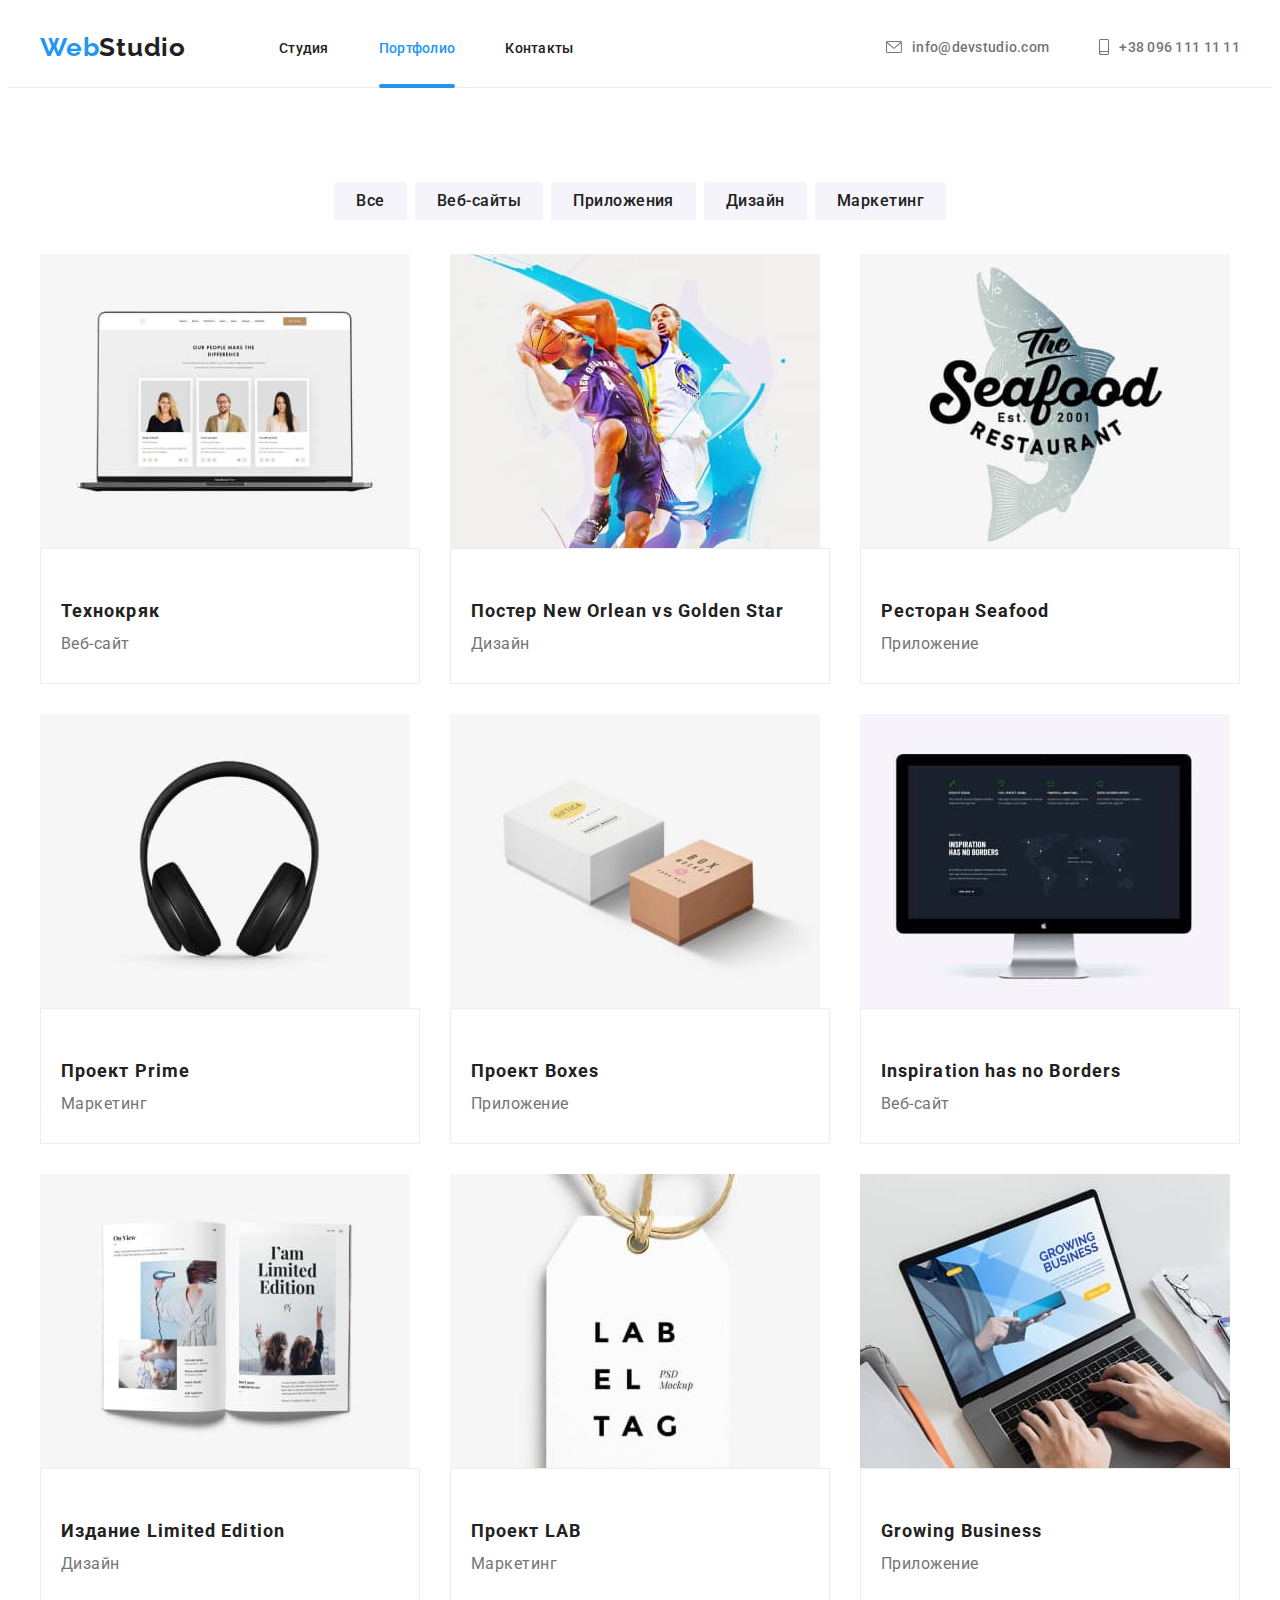
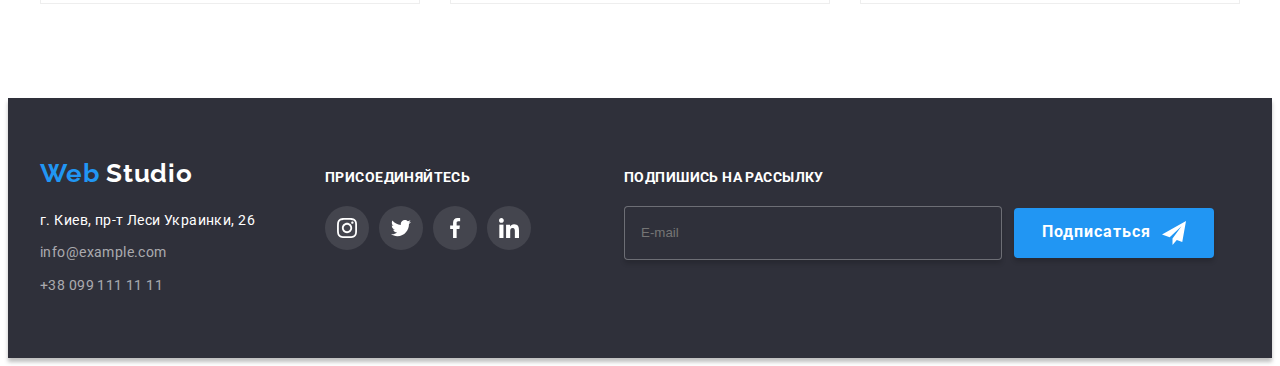
==== portfolio.html @ 11ac510b "Начало ДЗ-7" ====
<!DOCTYPE html>
<html lang="ru">
  <head>
    <meta charset="UTF-8" />
    <meta http-equiv="X-UA-Compatible" content="IE=edge" />
    <meta name="viewport" content="width=device-width, initial-scale=1.0" />
    <title>Портфолио</title>
    <link rel="preconnect" href="https://fonts.gstatic.com" />
    <link
      href="https://fonts.googleapis.com/css2?family=Raleway:wght@700&family=Roboto:wght@400;500;700;900&display=swap"
      rel="stylesheet"
    />
    <link
      rel="stylesheet"
      href="https://cdnjs.cloudflare.com/ajax/libs/modern-normalize/1.0.0/modern-normalize.css"
      integrity="sha512-Zx6MlUMKSVJoQ+83OwhdILe8cSEsCzfqThJd7J/VA2UrK6Ctj85p+xzqfyuNXE5B1k25uUdmJ2OzItbBy9GHAQ=="
      crossorigin="anonymous"
    />
    <link rel="stylesheet" href="./css/styles.css" />
    <link
      rel="stylesheet"
      href="https://cdnjs.cloudflare.com/ajax/libs/animate.css/4.1.1/animate.min.css"
    />
  </head>
  <body>
    <header class="header">
      <div class="container nav-logo">
        <a class="logo"><span class="logo-web">Web</span>Studio</a>
        <nav class="navigation">
          <ul class="navigation-list list">
            <li class="navigation-item">
              <a class="navigation-link link" href="./index.html">Студия</a>
            </li>
            <li class="navigation-item">
              <a
                class="navigation-link linner link current"
                href="./portfolio.html"
                >Портфолио</a
              >
            </li>
            <li class="navigation-item">
              <a class="navigation-link link" href="">Контакты</a>
            </li>
          </ul>
        </nav>
        <ul class="navigation-list list">
          <li class="tel-list">
            <a class="tel-link link" href="mailto:info@example.com">
              <svg class="info-img" width="16px" height="12px">
                <use href="./images/sprite-too.svg#icon-envelope"></use>
              </svg>
              info@devstudio.com
            </a>
          </li>
          <li class="tel-list">
            <a class="tel-link link" href="tel:+380961111111">
              <svg class="info-img" width="10px" height="16px">
                <use href="./images/sprite-too.svg#icon-smartphone"></use>
              </svg>
              +38 096 111 11 11
            </a>
          </li>
        </ul>
      </div>
    </header>

    <main>
      <!-- Buttons -->
      <section class="filters">
        <div class="container">
          <h1 class="visually-hidden">Portfolio</h1>
          <h2 class="visually-hidden">Кнопки</h2>

          <ul class="menu-list list">
            <li class="menu-item">
              <button class="content-btn" type="button">Все</button>
            </li>
            <li class="menu-item">
              <button class="content-btn" type="button">Веб-сайты</button>
            </li>
            <li class="menu-item">
              <button class="content-btn" type="button">Приложения</button>
            </li>
            <li class="menu-item">
              <button class="content-btn" type="button">Дизайн</button>
            </li>
            <li class="menu-item">
              <button class="content-btn" type="button">Маркетинг</button>
            </li>
          </ul>

          <!-- Cards-->
          <ul class="list menu-cards">
            <li class="list menu-cards-item">
              <a class="link cards-hover" href="">
                <div class="cards-img">
                  <img
                    src="./images/img-portfolio/img(1).jpg"
                    alt="Технокряк"
                    height="294"
                  />

                  <div class="hover-img">
                    <p class="hover-text">
                      Технокряк это современная площадка распространения
                      коронавируса. Компании используют эту платформу для
                      цифрового шпионажа и атак на защищённые сервера
                      конкурентов.
                    </p>
                  </div>
                </div>

                <div class="card-content">
                  <h3 class="cards-list">Технокряк</h3>
                  <p class="cards-item">Веб-сайт</p>
                </div>
              </a>
            </li>
            <li class="menu-cards-item">
              <a class="link cards-hover" href="">
                <div class="cards-img">
                  <img
                    src="./images/img-portfolio/img(2).jpg"
                    alt="Постер"
                    height="294"
                  />
                  <div class="hover-img">
                    <p class="hover-text">
                      Технокряк это современная площадка распространения
                      коронавируса. Компании используют эту платформу для
                      цифрового шпионажа и атак на защищённые сервера
                      конкурентов.
                    </p>
                  </div>
                </div>
                <div class="card-content">
                  <h3 class="cards-list">Постер New Orlean vs Golden Star</h3>
                  <p class="cards-item">Дизайн</p>
                </div>
              </a>
            </li>
            <li class="menu-cards-item">
              <a class="link cards-hover" href="">
                <div class="cards-img">
                  <img
                    src="./images/img-portfolio/img(3).jpg"
                    alt="Ресторан"
                    height="294"
                  />
                  <div class="hover-img">
                    <p class="hover-text">
                      Технокряк это современная площадка распространения
                      коронавируса. Компании используют эту платформу для
                      цифрового шпионажа и атак на защищённые сервера
                      конкурентов.
                    </p>
                  </div>
                </div>
                <div class="card-content">
                  <h3 class="cards-list">Ресторан Seafood</h3>
                  <p class="cards-item">Приложение</p>
                </div>
              </a>
            </li>
            <li class="menu-cards-item">
              <a class="link cards-hover" href="">
                <div class="cards-img">
                  <img
                    src="./images/img-portfolio/img(4).jpg"
                    alt="Проект Prime"
                    height="294"
                  />
                  <div class="hover-img">
                    <p class="hover-text">
                      Технокряк это современная площадка распространения
                      коронавируса. Компании используют эту платформу для
                      цифрового шпионажа и атак на защищённые сервера
                      конкурентов.
                    </p>
                  </div>
                </div>
                <div class="card-content">
                  <h3 class="cards-list">Проект Prime</h3>
                  <p class="cards-item">Маркетинг</p>
                </div>
              </a>
            </li>
            <li class="menu-cards-item">
              <a class="link cards-hover" href="">
                <div class="cards-img">
                  <img
                    src="./images/img-portfolio/img(5).jpg"
                    alt="Проект Boxes"
                    height="294"
                  />
                  <div class="hover-img">
                    <p class="hover-text">
                      Технокряк это современная площадка распространения
                      коронавируса. Компании используют эту платформу для
                      цифрового шпионажа и атак на защищённые сервера
                      конкурентов.
                    </p>
                  </div>
                </div>
                <div class="card-content">
                  <h3 class="cards-list">Проект Boxes</h3>
                  <p class="cards-item">Приложение</p>
                </div>
              </a>
            </li>
            <li class="menu-cards-item">
              <a class="link cards-hover" href="">
                <div class="cards-img">
                  <img
                    src="./images/img-portfolio/img(6).jpg"
                    alt="Монитор"
                    height="294"
                  />
                  <div class="hover-img">
                    <p class="hover-text">
                      Технокряк это современная площадка распространения
                      коронавируса. Компании используют эту платформу для
                      цифрового шпионажа и атак на защищённые сервера
                      конкурентов.
                    </p>
                  </div>
                </div>
                <div class="card-content">
                  <h3 class="cards-list">Inspiration has no Borders</h3>
                  <p class="cards-item">Веб-сайт</p>
                </div>
              </a>
            </li>
            <li class="menu-cards-item">
              <a class="link cards-hover" href="">
                <div class="cards-img">
                  <img
                    src="./images/img-portfolio/img(7).jpg"
                    alt="Издание Limited
              Edition"
                    height="294"
                  />
                  <div class="hover-img">
                    <p class="hover-text">
                      Технокряк это современная площадка распространения
                      коронавируса. Компании используют эту платформу для
                      цифрового шпионажа и атак на защищённые сервера
                      конкурентов.
                    </p>
                  </div>
                </div>
                <div class="card-content">
                  <h3 class="cards-list">Издание Limited Edition</h3>
                  <p class="cards-item">Дизайн</p>
                </div>
              </a>
            </li>
            <li class="menu-cards-item">
              <a class="link cards-hover" href="">
                <div class="cards-img">
                  <img
                    src="./images/img-portfolio/img(8).jpg"
                    alt="Проект LAB"
                    height="294"
                  />
                  <div class="hover-img">
                    <p class="hover-text">
                      Технокряк это современная площадка распространения
                      коронавируса. Компании используют эту платформу для
                      цифрового шпионажа и атак на защищённые сервера
                      конкурентов.
                    </p>
                  </div>
                </div>
                <div class="card-content">
                  <h3 class="cards-list">Проект LAB</h3>
                  <p class="cards-item">Маркетинг</p>
                </div>
              </a>
            </li>
            <li class="menu-cards-item">
              <a class="link cards-hover" href="">
                <div class="cards-img">
                  <img
                    src="./images/img-portfolio/img(9).jpg"
                    alt="Печатает на ноуте"
                    height="294"
                  />

                  <div class="hover-img">
                    <p class="hover-text">
                      Технокряк это современная площадка распространения
                      коронавируса. Компании используют эту платформу для
                      цифрового шпионажа и атак на защищённые сервера
                      конкурентов.
                    </p>
                  </div>
                </div>
                <div class="card-content">
                  <h3 class="cards-list">Growing Business</h3>
                  <p class="cards-item">Приложение</p>
                </div>
              </a>
            </li>
          </ul>
        </div>
      </section>
    </main>

    <footer class="footer-black">
      <div class="container main-footer-box">
        <div class="footer-box">
          <address class="">
            <a class="logo-contact">
              <span class="logo-web">Web</span>
              <span class="logo-footer">Studio</span>
            </a>
            <div class="address-item">
              <p class="city">г. Киев, пр-т Леси Украинки, 26</p>
              <ul class="list">
                <li class="info">
                  <a class="mail-tel link" href="mailto:info@example.com"
                    >info@example.com</a
                  >
                </li>
                <li>
                  <a class="mail-tel link" href="tel:+380991111111"
                    >+38 099 111 11 11</a
                  >
                </li>
              </ul>
            </div>
          </address>
        </div>
        <div class="footer-box-second">
          <p class="footer-title">Присоединяйтесь</p>
          <ul class="footer-list list">
            <li class="social-item">
              <a href="" class="social-link link">
                <svg class="social-icon">
                  <use href="./images/sprite.svg#icon-instagram"></use>
                </svg>
              </a>
            </li>
            <li class="social-item">
              <a href="" class="social-link link">
                <svg class="social-icon">
                  <use href="./images/sprite.svg#icon-twitter"></use>
                </svg>
              </a>
            </li>
            <li class="social-item">
              <a href="" class="social-link link">
                <svg class="social-icon">
                  <use href="./images/sprite.svg#icon-facebook"></use>
                </svg>
              </a>
            </li>
            <li class="social-item">
              <a href="" class="social-link link">
                <svg class="social-icon">
                  <use href="./images/sprite.svg#icon-linkedin"></use>
                </svg>
              </a>
            </li>
          </ul>
        </div>
        <div class="footer-form-main">
          <form name="footer-form" class="footer-form-email">
            <b class="footer-text">Подпишись на рассылку</b>
            <span class="footer-email-button">
              <label>
                <input
                  type="email"
                  name="email"
                  placeholder="E-mail"
                  class="footer-email-input"
                />
              </label>
              <button type="submit" class="footer-form-button">
                <span class="footer-button-text">Подписаться</span>
                <svg class="footer-button-icon">
                  <use href="./images/sprite-f.svg#icon-icon-send"></use>
                </svg>
              </button>
            </span>
          </form>
        </div>
      </div>
    </footer>
  </body>
</html>
---- css/styles.css ----
:root {
  --main-font: Roboto, sans-serif;
  --secondari-font: Raleway, sans-serif;
  --accent-color: #2196f3;
  --accent-text-color: #212121;
  --accent-too-color: #757575;
  --color-white: #ffffff;
  --card-set-gap: 30px;
  --functcii--transition: 250ms cubic-bezier(0.4, 0, 0.2, 1);
}

body {
  font-family: var(--main-font);
}
.link {
  text-decoration: none;
}

.list {
  list-style: none;
}

.address {
  font-style: normal;
}

button {
  font-family: inherit;
}

h1,
h2,
h3,
h4,
h5,
h6,
p {
  margin: 0;
}

ul,
ol {
  margin: 0;
  padding: 0;
}

img {
  display: block;
  max-width: 100%;
}

.visually-hidden {
  position: absolute;
  width: 1px;
  height: 1px;
  margin: -1px;
  border: 0;
  padding: 0;

  white-space: nowrap;
  clip-path: inset(100%);
  clip: rect(0 0 0 0);
  overflow: hidden;
}
/* =============== HEADER ================== */

.navigation {
  display: flex;
  align-items: center;
}

.nav-logo {
  display: flex;
  align-items: center;
}

.navigation-link {
  font-weight: 500;
  font-size: 14px;
  line-height: 1.14;
  letter-spacing: 0.02em;
  color: var(--accent-text-color);
  position: relative;
  transition: var(--functcii--transition);
}

.linner::after {
  content: "";

  position: absolute;
  left: 0;
  bottom: 0;
  display: block;
  width: 100%;
  height: 4px;
  background-color: var(--accent-color);

  margin-bottom: -32px;
  border-radius: 2px;
}

.navigation-list {
  display: flex;
  margin-left: auto;
  align-items: center;
}

.tel-list:not(:last-child) {
  margin-right: 50px;
}

.navigation-link:hover,
.navigation-link:focus {
  background-color: var(--color-white);
  color: var(--accent-color);
  transition: var(--functcii--transition);
}

.navigation-item:not(:last-child) {
  margin-right: 50px;
}

.tel-link {
  display: flex;
  justify-content: center;
  align-items: center;
  font-weight: 500;
  font-size: 14px;
  line-height: 1.1;
  letter-spacing: 0.02em;
  color: var(--accent-too-color);
  transition: var(--functcii--transition);
}

.tel-list {
  display: block;

  /*----margin-left: 50px;----*/
}

/*.tel-link:hover .info-img,
.tel-link:focus .info-img {
  background-color: var(--color-white);
  fill: var(--accent-color);
  transition: var(--functcii--transition);
}*/

.tel-link:hover,
.tel-link:focus {
  color: var(--accent-color);
  transition: 250ms cubic-bezier(0.4, 0, 0.2, 1);
}

.info-img {
  justify-content: center;
  align-items: center;
  /*width: 16px;
  height: 12px;*/
  margin-right: 10px;
  fill: currentColor;
}

.logo {
  font-family: var(--secondari-font);
  font-weight: 700;
  font-size: 26px;
  line-height: 1.19;
  letter-spacing: 0.03em;
  color: var(--accent-text-color);
  margin-right: 93px;
}

.logo-web {
  color: var(--accent-color);
}

.current {
  color: var(--accent-color);
}

.header {
  padding-top: 24px;
  padding-bottom: 24px;
  display: flex;
  justify-content: space-between;
  align-items: center;
  border-bottom: 1px solid rgba(236, 236, 236, 1);
}

.container {
  margin-left: auto;
  margin-right: auto;
  width: 1200px;
  padding-left: 15px;
  padding-right: 15px;
}
/* Hero  */

.hero {
  color: var(--color-white);
  background-color: #2f303a;
  text-align: center;
  padding-top: 200px;
  padding-bottom: 200px;
}

.overlay {
  max-width: 1600px;
  height: 600px;
  margin-left: auto;
  margin-right: auto;

  background-image: linear-gradient(
      to right,
      rgba(47, 48, 58, 0.4),
      rgba(47, 48, 58, 0.4)
    ),
    url("../images/img-studio/Img-9.jpg");
  background-repeat: no-repeat;
  background-position: center 0;
  background-size: cover;
}
/* =============== AND HEADER ================== */

/* ================ COMPONENTS ================= */

.mobal-btn {
  font-weight: 700;
  font-size: 16px;
  line-height: 1.87;
  letter-spacing: 0.06em;
  cursor: pointer;
  background-color: var(--accent-color);
  color: var(--color-white);
  padding: 10px 32px;
  filter: drop-shadow(0px 4px 4px rgba(0, 0, 0, 0.25));
  border-radius: 4px;
  border: 0;

  transition: background-color 250ms cubic-bezier(0.4, 0, 0.2, 1);
}

.mobal-btn:hover,
.mobal-btn:focus {
  background-color: #1182df;
}

.main-heading {
  font-weight: 900;
  font-size: 44px;
  line-height: 1.36;
  text-align: center;
  letter-spacing: 0.06em;
  text-transform: uppercase;
  margin: 0 auto;
  margin-bottom: 30px;
  max-width: 696px;
}

.social-list-icon {
  width: 20px;
  height: 20px;
  /*fill: #afb1b8;*/
  fill: currentColor;
  transition: 250ms cubic-bezier(0.4, 0, 0.2, 1);
}

.social-list {
  display: flex;
  align-items: center;
  justify-content: space-between;
}

.social-list-link {
  display: flex;
  justify-content: center;
  align-items: center;
  width: 44px;
  height: 44px;
  border-radius: 50%;
  /*fill: var(--color-white);*/
  color: #afb1b8;
  transition: 250ms cubic-bezier(0.4, 0, 0.2, 1);
}

.social-list-link:hover,
.social-list-link:focus {
  background-color: var(--accent-color);
  color: var(--accent-color);
  /*transition: 250ms cubic-bezier(0.4, 0, 0.2, 1), background-color 250ms cubic-bezier(0.4, 0, 0.2, 1);*/
}

.social-list-link:hover .social-list-icon,
.social-list-link:focus .social-list-icon {
  /*fill: var(--color-white);*/
  color: var(--color-white);

  /*transition: 250ms cubic-bezier(0.4, 0, 0.2, 1);*/
}

.social-icon {
  width: 20px;
  height: 20px;
}

/* ================ AND COMPONENTS ============== */

/* =================== FEATURES ================= */

.features-list {
  font-weight: 700;
  font-size: 14px;
  line-height: 1.14;
  letter-spacing: 0.03em;
  color: var(--accent-text-color);
  margin-bottom: 10px;
}

.features-text {
  font-size: 14px;
  line-height: 1.7;
  letter-spacing: 0.03em;
  color: var(--accent-too-color);
}
.features {
  display: flex;
  padding-bottom: 47px;
  padding-top: 94px;
}

.lessons-pictures {
  background: var(--color-white);
  position: relative;
}

.lessons-pictures:not(:last-child) {
  margin-right: 30px;
}

.lessons-title {
  display: flex;
  justify-content: center;
  align-items: center;
  width: 100%;
  height: 70px;
  position: absolute;
  bottom: 0;
  pointer-events: none;

  background-color: rgba(47, 48, 58, 0.8);
}

.lessons-text {
  font-weight: 700;
  font-size: 14px;
  line-height: 1.14;
  text-align: center;
  letter-spacing: 0.03em;
  text-transform: uppercase;

  color: var(--color-white);
}

.services {
  display: flex;
}

.team {
  display: flex;
}

.fio {
  padding: 30px 32px;

  background: var(--color-white);

  box-shadow: 0px 1px 3px rgba(0, 0, 0, 0.12), 0px 1px 1px rgba(0, 0, 0, 0.14),
    0px 2px 1px rgba(0, 0, 0, 0.2);
  border-radius: 0px 0px 4px 4px;
}

.styless {
  display: flex;
}
.features-svg {
  width: 70px;
  height: 70px;
  /*background: #ffffff;*/
}

.block-svg {
  display: flex;

  height: 120px;
  background-repeat: no-repeat;
  background-position: center;

  align-items: center;
  justify-content: center;

  margin-bottom: 30px;
  background: #f5f4fa;
  border-radius: 4px;
}

/* =============== AND FEATURES ================= */

.components {
  font-weight: 700;
  font-size: 36px;
  line-height: 1.16;
  text-align: center;
  letter-spacing: 0.03em;
  color: var(--accent-text-color);
  margin-bottom: 50px;
}

.rush-team {
  font-weight: 500;
  font-size: 16px;
  line-height: 1.18;
  text-align: center;
  letter-spacing: 0.03em;
  color: var(--accent-text-color);
  margin-bottom: 10px;
}

.profession {
  font-size: 16px;
  line-height: 1.18;
  text-align: center;
  letter-spacing: 0.03em;
  color: var(--accent-too-color);
  margin-bottom: 16px;
}

.team-comando {
  padding-top: 94px;
  padding-bottom: 86px;
}

.filters {
  margin-bottom: 94px;
  margin-top: 94px;
}

.block {
  padding-top: 47px;
}

/*================= Clients ================*/

.clients {
  font-weight: 700;
  font-size: 36px;
  line-height: 1.16;
  text-align: center;
  letter-spacing: 0.03em;
  color: var(--accent-text-color);
  margin-bottom: 50px;
}

.clients-list {
  display: flex;
  align-items: center;
  justify-content: space-between;
}

.clients-link {
  display: flex;
  justify-content: center;
  align-items: center;
  width: 170px;
  height: 90px;
  border: 1px solid #afb1b8;
  box-sizing: border-box;
  border-radius: 4px;
  color: #afb1b8;
  transition: 250ms cubic-bezier(0.4, 0, 0.2, 1);
}

.clients-link:hover,
.clients-link:focus {
  /*transition: 250ms cubic-bezier(0.4, 0, 0.2, 1);*/
  border-color: var(--accent-color);
  color: var(--accent-color);
}

.clients-svg {
  fill: currentColor;
  /*fill: #afb1b8;*/
  transition: 250ms cubic-bezier(0.4, 0, 0.2, 1);
}

.clients-link:hover .clients-svg,
.clients-link:focus .clients-svg {
  /*transition: 250ms cubic-bezier(0.4, 0, 0.2, 1);*/
  color: var(--accent-color);
  border-color: var(--accent-color);
}

.box {
  padding-top: 102px;
  padding-bottom: 94px;
}

/*================= And Clients ================*/

/* =============== FUTTER ================= */

.main-footer-box {
  display: flex;
  align-items: baseline;
}

.footer-box {
  display: flex;
  flex-direction: column;
}

.footer-box-second {
  display: flex;
  flex-direction: column;
  width: 206px;
  margin-left: 70px;
}

.city {
  font-size: 14px;
  line-height: 1.71;
  letter-spacing: 0.03em;
  color: var(--color-white);
  margin-bottom: 9px;
}

.info:not(:last-child) {
  margin-bottom: 9px;
}

.mail-tel {
  font-size: 14px;
  line-height: 1.71;
  letter-spacing: 0.03em;
  color: rgba(255, 255, 255, 0.6);
  background: #2f303a;
}

.footer-black {
  background: #2f303a;
  /*border: 1px solid #000000;*/
  box-shadow: 0px 4px 4px rgba(0, 0, 0, 0.25);
  padding-top: 60px;
  padding-bottom: 60px;
}

.logo-footer {
  color: var(--color-white);
}

.address-item:not(:last-child) {
  margin-bottom: 9px;
}

.address-item {
  font-style: normal;
}

.logo-contact {
  font-family: var(--secondari-font);
  font-weight: 700;
  font-size: 26px;
  line-height: 1.19;
  letter-spacing: 0.03em;
  color: var(--accent-text-color);
  margin-bottom: 20px;
  font-style: normal;
  display: block;
}

.footer-title {
  font-weight: 700;
  font-size: 14px;
  line-height: 1.14;
  letter-spacing: 0.03em;
  text-transform: uppercase;
  color: var(--color-white);
}

.footer-list {
  display: flex;
  align-items: center;
  justify-content: space-between;
  margin-top: 20px;
  width: 206px;
  height: 44px;
}

.social-item {
  display: flex;
  align-items: center;
  justify-content: center;
}

.social-link {
  display: flex;
  justify-content: center;
  align-items: center;
  width: 44px;
  height: 44px;
  border-radius: 50%;
  color: var(--color-white);
  background-color: rgba(255, 255, 255, 0.1);
  transition: 250ms cubic-bezier(0.4, 0, 0.2, 1);
  color: var(--color-white);
}

.social-link:hover,
.social-link:focus {
  background-color: var(--accent-color);
  color: var(--color-white);
}

.social-icon {
  fill: currentColor;
}

.footer-text {
  display: block;
  font-size: 14px;
  line-height: 1.14;
  letter-spacing: 0.03em;
  text-transform: uppercase;

  color: #ffffff;
  margin-bottom: 20px;
}

/*.email-placeholder {
  left: 16px;
  font-size: 16px;
  line-height: 1.25;

  display: flex;
  align-items: center;
  letter-spacing: 0.03em;

  color: rgba(255, 255, 255, 0.6);
}*/

.footer-form-main {
  display: flex;
  flex-direction: column;
  width: 570px;
  margin-left: 93px;
}

.footer-form-button {
  display: flex;
  align-items: center;
  min-width: 200px;
  height: 50px;
  margin-left: 12px;
  padding: 10px 28px;
  background: var(--accent-color);
  box-shadow: 0px 4px 4px rgba(0, 0, 0, 0.15);
  border-radius: 4px;
  cursor: pointer;
  border: 0;
  justify-content: space-between;
}

.footer-button-text {
  font-size: 16px;
  line-height: 1.88;
  font-weight: 700;
  display: flex;
  align-items: center;
  text-align: center;
  letter-spacing: 0.06em;

  color: #ffffff;
}

.footer-email-button {
  display: flex;
  align-items: center;
}

.footer-email-input {
  height: 50px;
  /*left: 815px;
  top: 2785px;*/
  min-width: 358px;
  padding-left: 16px;
  border: 1px solid rgba(255, 255, 255, 0.3);

  box-shadow: 0px 4px 4px rgba(0, 0, 0, 0.15);
  border-radius: 4px;
  background: #2f303a;
  color: var(--color-white);
}

.footer-email-input:focus {
  border-color: var(--accent-color);
  outline: none;
}

.footer-button-icon {
  width: 24px;
  height: 24px;
}

/* =============== AND FUTTER ============= */

/* =============== Portfolio ============== */
.content-btn {
  padding: 6px 22px;
  display: inline-block;
  min-width: 73px;
  font-weight: 500;
  font-size: 16px;
  line-height: 1.62;
  text-align: center;
  letter-spacing: 0.03em;
  color: var(--accent-text-color);
  background-color: #f5f4fa;
  cursor: pointer;
  border: 0px;
  border-radius: 4px;
  transition: 250ms cubic-bezier(0.4, 0, 0.2, 1);
}

.content-btn:hover,
.content-btn:focus {
  background-color: var(--accent-color);
  color: var(--color-white);
  box-shadow: 0px 3px 1px rgba(0, 0, 0, 0.1), 0px 1px 2px rgba(0, 0, 0, 0.08),
    0px 2px 2px rgba(0, 0, 0, 0.12);
  transition: color 250ms cubic-bezier(0.4, 0, 0.2, 1),
    background-color 250ms cubic-bezier(0.4, 0, 0.2, 1),
    box-shadow 250ms cubic-bezier(0.4, 0, 0.2, 1);
}

.cards-list {
  font-weight: 700;
  font-size: 18px;
  line-height: 2;
  letter-spacing: 0.06em;
  color: var(--accent-text-color);
  margin-top: 20px;
}

.cards-item {
  font-size: 16px;
  line-height: 1.87;
  letter-spacing: 0.03em;
  color: var(--accent-too-color);
}

.card-content {
  padding: 24px 20px;
  border: 1px solid #eeeeee;
  transition: transform 250ms cubic-bezier(0.4, 0, 0.2, 1),
    box-shadow 250ms cubic-bezier(0.4, 0, 0.2, 1);
}

.menu-list {
  display: flex;
  justify-content: center;
  margin-bottom: 34px;
}

.menu-item:not(:last-child) {
  margin-right: 8px;
}

.menu-item {
  cursor: pointer;
  background: #f5f4fa;
  border-radius: 4px;
}

.menu-cards {
  padding: 0;
  margin: 0;
  list-style: none;

  display: flex;
  flex-wrap: wrap;

  margin-left: calc(-1 * var(--card-set-gap));
  margin-top: calc(-1 * var(--card-set-gap));

  overflow: hidden;
}

.menu-cards > .menu-cards-item {
  flex-basis: calc(100% / 3 - var(--card-set-gap));

  margin-left: var(--card-set-gap);
  margin-top: var(--card-set-gap);
}

.menu-cards-item {
  transition: transform 250ms cubic-bezier(0.4, 0, 0.2, 1),
    background-color 250ms cubic-bezier(0.4, 0, 0.2, 1),
    box-shadow 500ms cubic-bezier(0.4, 0, 0.2, 1);
}

.menu-cards-item:hover,
.menu-cards-item:focus {
  box-shadow: 0px 1px 1px rgba(0, 0, 0, 0.12), 0px 4px 4px rgba(0, 0, 0, 0.06),
    1px 4px 6px rgba(0, 0, 0, 0.16);
  /*transition: transform 250ms cubic-bezier(0.4, 0, 0.2, 1), background-color 250ms cubic-bezier(0.4, 0, 0.2, 1), box-shadow 500ms cubic-bezier(0.4, 0, 0.2, 1);*/
}

.cards-hover {
  transition: transform 250ms cubic-bezier(0.4, 0, 0.2, 1),
    background-color 250ms cubic-bezier(0.4, 0, 0.2, 1),
    box-shadow 250ms cubic-bezier(0.4, 0, 0.2, 1);
}

.cards-hover:hover,
.cards-hover:focus {
  transition: transform 250ms cubic-bezier(0.4, 0, 0.2, 1),
    background-color 250ms cubic-bezier(0.4, 0, 0.2, 1),
    box-shadow 250ms cubic-bezier(0.4, 0, 0.2, 1);
}

.cards-hover:hover .hover-img,
.cards-hover:focus .hover-img {
  transform: translateY(0%);
  box-shadow: 0px 1px 1px rgba(0, 0, 0, 0.12), 0px 4px 4px rgba(0, 0, 0, 0.06),
    1px 4px 6px rgba(0, 0, 0, 0.16);

  transition: transform 250ms cubic-bezier(0.4, 0, 0.2, 1),
    background-color 250ms cubic-bezier(0.4, 0, 0.2, 1),
    box-shadow 250ms cubic-bezier(0.4, 0, 0.2, 1);
}

.hover-img {
  position: absolute;
  /*overflow: scroll;*/
  top: 0;
  left: 0;
  height: 100%;
  padding: 63px 24px;
  background: rgba(33, 150, 243, 0.9);

  transform: translateY(100%);
  transition: transform 250ms cubic-bezier(0.4, 0, 0.2, 1);
}

.cards-img {
  position: relative;
  overflow: hidden;
}

.hover-text {
  color: var(--color-white);
  font-size: 18px;
  line-height: 1.5;
  letter-spacing: 0.03em;
}

/* =========== And Portfolio ============== */

/*============= Modal windows ==============*/

.backdrop {
  position: fixed;
  top: 0;
  left: 0;
  width: 100vw;
  height: 100vh;
  background-color: rgba(0, 0, 0, 0.5);
  opacity: 1;
  transition: opascity 250ms cubic-bezier(0.4, 0, 0.2, 1),
    250ms cubic-bezier(0.4, 0, 0.2, 1);
}

.modal {
  position: absolute;
  top: 50%;
  left: 50%;
  width: 528px;
  height: 580px;
  background-color: var(--color-white);
  padding: 40px;

  transform: translate(-50%, -50%) scale(1);
  transition: transform 250ms cubic-bezier(0.4, 0, 0.2, 1);
}

.modal-close-btn {
  position: absolute;
  justify-content: center;
  align-items: center;
  top: 8px;
  right: 8px;
  width: 30px;
  height: 30px;
  background: transparent;
  border: 1px solid rgba(0, 0, 0, 0.1);
  border-radius: 50%;
  cursor: pointer;
  transition: fill 250ms cubic-bezier(0.4, 0, 0.2, 1);
}

.modal-close-btn:hover,
.modal-close-btn:focus {
  fill: var(--accent-color);
}

.is-hidden {
  opacity: 0;
  visibility: hidden;
  pointer-events: none;
}

.backdrop.is-hidden .modal {
  transform: translate(-50%, -50%) scale(1.1);
}

.mobal-form-text {
  font-weight: 700;
  font-size: 20px;
  line-height: 1.15;
  text-align: center;
  letter-spacing: 0.03em;

  color: #212121;
  margin-bottom: 12px;
}

.modal-form {
  display: flex;
  flex-direction: column;
}

.modal-form-input-wrapper {
  position: relative;
  display: block;
  margin-top: 4px;
  margin-bottom: 10px;
}

.user-form-message {
  display: block;
  margin-top: 4px;
  margin-bottom: 20px;
}

.modal-form-input {
  width: 100%;
  height: 40px;
  border: 1px solid rgba(33, 33, 33, 0.2);
  border-radius: 4px;
  padding-left: 42px;
  transition: border-color 250ms cubic-bezier(0.4, 0, 0.2, 1);
}

.modal-form-input:focus {
  outline: none;
  border-color: var(--accent-color);
}

.modal-form-icon {
  position: absolute;
  top: 50%;
  left: 12px;
  transform: translateY(-50%);

  fill: #212121;
  transition: fill 250ms cubic-bezier(0.4, 0, 0.2, 1);
}

.modal-form-input:focus + .modal-form-icon {
  fill: var(--accent-color);
}

.modal-form-message {
  width: 100%;
  height: 120px;
  border: 1px solid rgba(33, 33, 33, 0.2);
  border-radius: 4px;
  padding: 12px 16px;
  resize: none;
  transition: border-color 250ms cubic-bezier(0.4, 0, 0.2, 1);
}

.modal-form-message:focus {
  outline: none;
  border-color: var(--accent-color);
}

.modal-form-check-desc::before {
  content: "";
  display: block;
  width: 16px;
  height: 16px;
  border: 1px solid #000000;
  cursor: pointer;
  margin-right: 8px;
}

.modal-form-term:checked + .modal-form-check-desc::before {
  background-image: url("../images/vector.svg");
  background-position: center;
  background-color: var(--accent-color);
  /*fill: var(--color-white);*/
  background-repeat: no-repeat;
}

.modal-form-term:focus + .modal-form-check-desc::before {
  box-shadow: 0 0 0 1px #2196f3;
}

.modal-form-check-desc {
  font-size: 12px;
  display: flex;
  align-items: center;
}

.modal-form-btn {
  font-weight: 700;
  font-size: 16px;
  line-height: 1.87;
  letter-spacing: 0.06em;
  cursor: pointer;
  background-color: var(--accent-color);
  color: var(--color-white);
  padding: 10px 32px;
  filter: drop-shadow(0px 4px 4px rgba(0, 0, 0, 0.25));
  border-radius: 4px;
  border: 0;
  margin-top: 30px;

  align-self: center;

  transition: background-color 250ms cubic-bezier(0.4, 0, 0.2, 1);
}

.modal-form-btn:hover,
.mobal-btn:focus {
  background-color: #1182df;
}

.contract {
  color: var(--accent-color);
}

.modal-name {
  font-size: 12px;
  line-height: 1.16;
  letter-spacing: 0.01em;

  color: #757575;
}

/*============= And Modal windows ==============*/
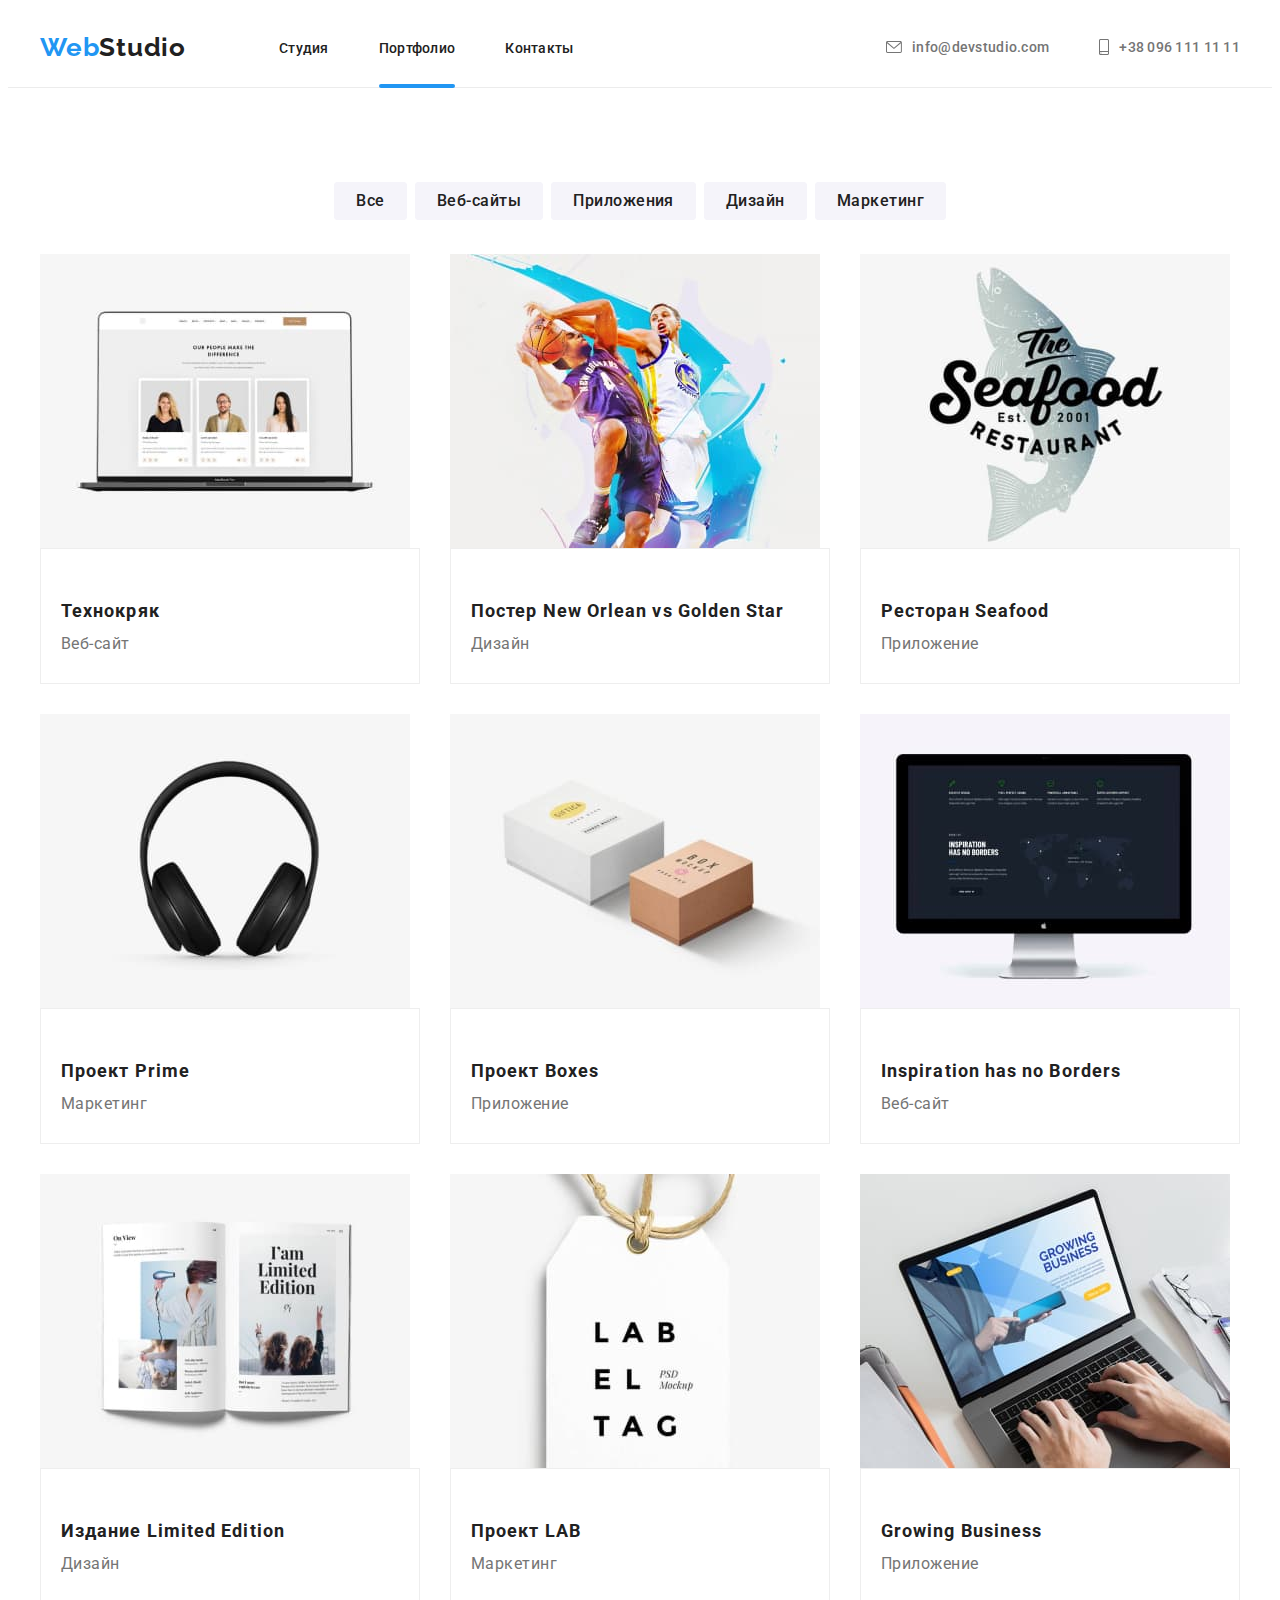
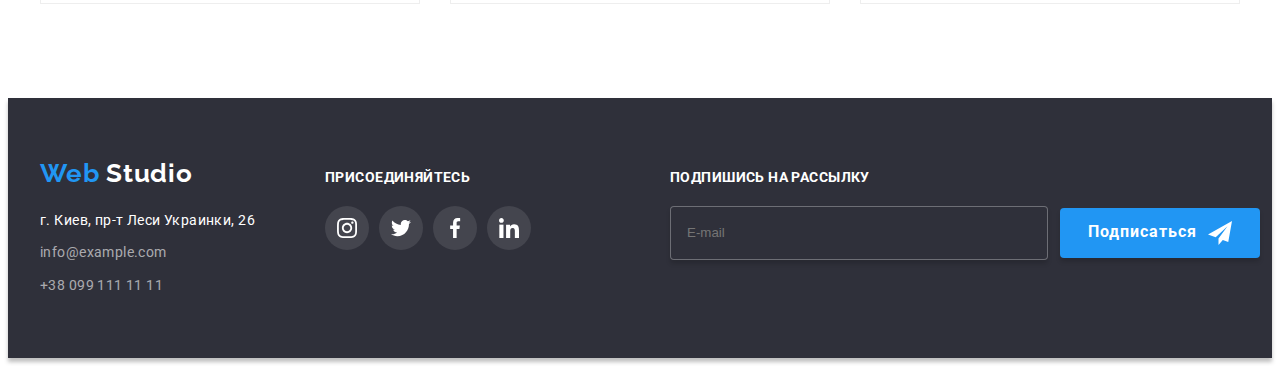
==== commit c30c823e: "Создали папки в scss" ====
--- a/portfolio.html
+++ b/portfolio.html
@@ -16,7 +16,7 @@
       integrity="sha512-Zx6MlUMKSVJoQ+83OwhdILe8cSEsCzfqThJd7J/VA2UrK6Ctj85p+xzqfyuNXE5B1k25uUdmJ2OzItbBy9GHAQ=="
       crossorigin="anonymous"
     />
-    <link rel="stylesheet" href="./css/styles.css" />
+    <link rel="stylesheet" href="./css/main.min.css" />
     <link
       rel="stylesheet"
       href="https://cdnjs.cloudflare.com/ajax/libs/animate.css/4.1.1/animate.min.css"
@@ -337,28 +337,28 @@
           <ul class="footer-list list">
             <li class="social-item">
               <a href="" class="social-link link">
-                <svg class="social-icon">
+                <svg class="social-list-icon">
                   <use href="./images/sprite.svg#icon-instagram"></use>
                 </svg>
               </a>
             </li>
             <li class="social-item">
               <a href="" class="social-link link">
-                <svg class="social-icon">
+                <svg class="social-list-icon">
                   <use href="./images/sprite.svg#icon-twitter"></use>
                 </svg>
               </a>
             </li>
             <li class="social-item">
               <a href="" class="social-link link">
-                <svg class="social-icon">
+                <svg class="social-list-icon">
                   <use href="./images/sprite.svg#icon-facebook"></use>
                 </svg>
               </a>
             </li>
             <li class="social-item">
               <a href="" class="social-link link">
-                <svg class="social-icon">
+                <svg class="social-list-icon">
                   <use href="./images/sprite.svg#icon-linkedin"></use>
                 </svg>
               </a>
--- a/css/main.min.css
+++ b/css/main.min.css
@@ -0,0 +1,2 @@
+:root{--main-font: Roboto, sans-serif;--secondari-font: Raleway, sans-serif;--accent-color: #2196f3;--accent-text-color: #212121;--accent-too-color: #757575;--color-white: #ffffff;--card-set-gap: 30px;--functcii--transition: 250ms cubic-bezier(0.4, 0, 0.2, 1)}.visually-hidden{position:absolute;width:1px;height:1px;margin:-1px;border:0;padding:0;white-space:nowrap;clip-path:inset(100%);clip:rect(0 0 0 0);overflow:hidden}body{font-family:var(--main-font)}.link{text-decoration:none}.list{list-style:none}.address{font-style:normal}button{font-family:inherit}h1,h2,h3,h4,h5,h6,p{margin:0}ul,ol{margin:0;padding:0}img{display:block;max-width:100%}.container{margin-left:auto;margin-right:auto;width:1200px;padding-left:15px;padding-right:15px}.mobal-btn{font-weight:700;font-size:16px;line-height:1.87;letter-spacing:0.06em;cursor:pointer;background-color:var(--accent-color);color:var(--color-white);padding:10px 32px;filter:drop-shadow(0px 4px 4px rgba(0,0,0,0.25));border-radius:4px;border:0;transition:background-color 250ms cubic-bezier(0.4, 0, 0.2, 1)}.mobal-btn:hover,.mobal-btn:focus{background-color:#1182df}.logo{font-family:var(--secondari-font);font-weight:700;font-size:26px;line-height:1.19;letter-spacing:0.03em;color:var(--accent-text-color);margin-right:93px}.logo-web{color:var(--accent-color)}.social-list-icon{width:20px;height:20px;fill:currentColor;transition:250ms cubic-bezier(0.4, 0, 0.2, 1)}.social-list{display:flex;align-items:center;justify-content:space-between}.social-list-link{display:flex;justify-content:center;align-items:center;width:44px;height:44px;border-radius:50%;color:#afb1b8;transition:250ms cubic-bezier(0.4, 0, 0.2, 1)}.social-list-link:hover,.social-list-link:focus{background-color:var(--accent-color);color:var(--accent-color)}.social-list-link:hover .social-list-icon,.social-list-link:focus .social-list-icon{color:var(--color-white)}.footer-list{display:flex;align-items:center;justify-content:space-between;margin-top:20px;width:206px;height:44px}.social-item{display:flex;align-items:center;justify-content:center}.social-link{display:flex;justify-content:center;align-items:center;width:44px;height:44px;border-radius:50%;color:var(--color-white);background-color:rgba(255,255,255,0.1);transition:250ms cubic-bezier(0.4, 0, 0.2, 1);color:var(--color-white)}.social-link:hover,.social-link:focus{background-color:var(--accent-color);color:var(--color-white)}.components{font-weight:700;font-size:36px;line-height:1.16;text-align:center;letter-spacing:0.03em;color:var(--accent-text-color);margin-bottom:50px}.lessons-pictures{background:var(--color-white);position:relative}.lessons-pictures:not(:last-child){margin-right:30px}.logo-footer{color:var(--color-white)}.logo-contact{font-family:var(--secondari-font);font-weight:700;font-size:26px;line-height:1.19;letter-spacing:0.03em;color:var(--accent-text-color);margin-bottom:20px;font-style:normal;display:block}.city{font-size:14px;line-height:1.71;letter-spacing:0.03em;color:var(--color-white);margin-bottom:9px}.info:not(:last-child){margin-bottom:9px}.mail-tel{font-size:14px;line-height:1.71;letter-spacing:0.03em;color:rgba(255,255,255,0.6);background:#2f303a}.address-item:not(:last-child){margin-bottom:9px}.address-item{font-style:normal}.backdrop{position:fixed;top:0;left:0;width:100vw;height:100vh;background-color:rgba(0,0,0,0.5);opacity:1;transition:opascity 250ms cubic-bezier(0.4, 0, 0.2, 1),250ms cubic-bezier(0.4, 0, 0.2, 1)}.modal{position:absolute;top:50%;left:50%;width:528px;height:580px;background-color:var(--color-white);padding:40px;transform:translate(-50%, -50%) scale(1);transition:transform 250ms cubic-bezier(0.4, 0, 0.2, 1)}.modal-close-btn{position:absolute;justify-content:center;align-items:center;top:8px;right:8px;width:30px;height:30px;background:transparent;border:1px solid rgba(0,0,0,0.1);border-radius:50%;cursor:pointer;outline:none;transition:fill 250ms cubic-bezier(0.4, 0, 0.2, 1)}.modal-close-btn:hover,.modal-close-btn:focus{fill:var(--accent-color)}.is-hidden{opacity:0;visibility:hidden;pointer-events:none}.backdrop.is-hidden .modal{transform:translate(-50%, -50%) scale(1.1)}.mobal-form-text{font-weight:700;font-size:20px;line-height:1.15;text-align:center;letter-spacing:0.03em;color:#212121;margin-bottom:12px}.modal-form{display:flex;flex-direction:column}.modal-form-input-wrapper{position:relative;display:block;margin-top:4px;margin-bottom:10px}.user-form-message{display:block;margin-top:4px;margin-bottom:20px}.modal-form-input{width:100%;height:40px;border:1px solid rgba(33,33,33,0.2);border-radius:4px;padding-left:42px;transition:border-color 250ms cubic-bezier(0.4, 0, 0.2, 1)}.modal-form-input:focus{outline:none;border-color:var(--accent-color)}.modal-form-icon{position:absolute;top:50%;left:12px;transform:translateY(-50%);fill:#212121;transition:fill 250ms cubic-bezier(0.4, 0, 0.2, 1)}.modal-form-input:focus+.modal-form-icon{fill:var(--accent-color)}.modal-form-message{width:100%;height:120px;border:1px solid rgba(33,33,33,0.2);border-radius:4px;padding:12px 16px;resize:none;transition:border-color 250ms cubic-bezier(0.4, 0, 0.2, 1)}.modal-form-message:focus{outline:none;border-color:var(--accent-color)}.modal-form-check-desc::before{content:"";display:block;width:16px;height:16px;border:1px solid #000000;cursor:pointer;margin-right:8px}.modal-form-term:checked+.modal-form-check-desc::before{background-image:url("../images/vector.svg");background-position:center;background-color:var(--accent-color);background-repeat:no-repeat}.modal-form-term:focus+.modal-form-check-desc::before{box-shadow:0 0 0 1px #2196f3}.modal-form-check-desc{font-size:12px;display:flex;align-items:center}.modal-form-btn{font-weight:700;font-size:16px;line-height:1.87;letter-spacing:0.06em;cursor:pointer;background-color:var(--accent-color);color:var(--color-white);padding:10px 32px;filter:drop-shadow(0px 4px 4px rgba(0,0,0,0.25));border-radius:4px;border:0;margin-top:30px;align-self:center;transition:background-color 250ms cubic-bezier(0.4, 0, 0.2, 1)}.modal-form-btn:hover,.mobal-btn:focus{background-color:#1182df}.contract{color:var(--accent-color)}.modal-name{font-size:12px;line-height:1.16;letter-spacing:0.01em;color:#757575}.header{padding-top:24px;padding-bottom:24px;display:flex;justify-content:space-between;align-items:center;border-bottom:1px solid #ececec}.current{color:var(--accent-color)}.tel-link{display:flex;justify-content:center;align-items:center;font-weight:500;font-size:14px;line-height:1.1;letter-spacing:0.02em;color:var(--accent-too-color);transition:var(--functcii--transition)}.tel-list{display:block}.tel-list:not(:last-child){margin-right:50px}.tel-link:hover,.tel-link:focus{color:var(--accent-color);transition:250ms cubic-bezier(0.4, 0, 0.2, 1)}.info-img{justify-content:center;align-items:center;margin-right:10px;fill:currentColor}.linner::after{content:"";position:absolute;left:0;bottom:0;display:block;width:100%;height:4px;background-color:var(--accent-color);margin-bottom:-32px;border-radius:2px}.navigation{display:flex;align-items:center}.navigation-list{display:flex;margin-left:auto;align-items:center}.nav-logo{display:flex;align-items:center}.navigation-link{font-weight:500;font-size:14px;line-height:1.14;letter-spacing:0.02em;color:var(--accent-text-color);position:relative;transition:var(--functcii--transition)}.navigation-link:hover,.navigation-link:focus{background-color:var(--color-white);color:var(--accent-color);transition:var(--functcii--transition)}.navigation-item:not(:last-child){margin-right:50px}.hero{color:var(--color-white);background-color:#2f303a;text-align:center;padding-top:200px;padding-bottom:200px}.overlay{max-width:1600px;height:600px;margin-left:auto;margin-right:auto;background-image:linear-gradient(to right, rgba(47,48,58,0.4), rgba(47,48,58,0.4)),url("../images/img-studio/Img-9.jpg");background-repeat:no-repeat;background-position:center 0;background-size:cover}.main-heading{font-weight:900;font-size:44px;line-height:1.36;text-align:center;letter-spacing:0.06em;text-transform:uppercase;margin:0 auto;margin-bottom:30px;max-width:696px}.features-list{font-weight:700;font-size:14px;line-height:1.14;letter-spacing:0.03em;color:var(--accent-text-color);margin-bottom:10px}.features-text{font-size:14px;line-height:1.7;letter-spacing:0.03em;color:var(--accent-too-color)}.features{display:flex;padding-bottom:47px;padding-top:94px}.features-svg{width:70px;height:70px}.block-svg{display:flex;height:120px;background-repeat:no-repeat;background-position:center;align-items:center;justify-content:center;margin-bottom:30px;background:#f5f4fa;border-radius:4px}.styless{display:flex}.lessons-title{display:flex;justify-content:center;align-items:center;width:100%;height:70px;position:absolute;bottom:0;pointer-events:none;background-color:rgba(47,48,58,0.8)}.lessons-text{font-weight:700;font-size:14px;line-height:1.14;text-align:center;letter-spacing:0.03em;text-transform:uppercase;color:var(--color-white)}.services{display:flex}.block{padding-top:47px}.team{display:flex}.fio{padding:30px 32px;background:var(--color-white);box-shadow:0px 1px 3px rgba(0,0,0,0.12),0px 1px 1px rgba(0,0,0,0.14),0px 2px 1px rgba(0,0,0,0.2);border-radius:0px 0px 4px 4px}.rush-team{font-weight:500;font-size:16px;line-height:1.18;text-align:center;letter-spacing:0.03em;color:var(--accent-text-color);margin-bottom:10px}.profession{font-size:16px;line-height:1.18;text-align:center;letter-spacing:0.03em;color:var(--accent-too-color);margin-bottom:16px}.team-comando{padding-top:94px;padding-bottom:86px}.clients-list{display:flex;align-items:center;justify-content:space-between}.clients-link{display:flex;justify-content:center;align-items:center;width:170px;height:90px;border:1px solid #afb1b8;box-sizing:border-box;border-radius:4px;color:#afb1b8;transition:250ms cubic-bezier(0.4, 0, 0.2, 1)}.clients-link:hover,.clients-link:focus{border-color:var(--accent-color);color:var(--accent-color)}.clients-svg{fill:currentColor;transition:250ms cubic-bezier(0.4, 0, 0.2, 1)}.clients-link:hover .clients-svg,.clients-link:focus .clients-svg{color:var(--accent-color);border-color:var(--accent-color)}.box{padding-top:102px;padding-bottom:94px}.main-footer-box{display:flex;align-items:baseline}.footer-box{display:flex;flex-direction:column}.footer-box-second{display:flex;flex-direction:column;width:206px;margin-left:70px}.footer-black{background:#2f303a;box-shadow:0px 4px 4px rgba(0,0,0,0.25);padding-top:60px;padding-bottom:60px}.footer-title{font-weight:700;font-size:14px;line-height:1.14;letter-spacing:0.03em;text-transform:uppercase;color:var(--color-white)}.footer-text{display:block;font-size:14px;line-height:1.14;letter-spacing:0.03em;text-transform:uppercase;color:#ffffff;margin-bottom:20px}.footer-form-main{display:flex;flex-direction:column;width:570px;margin-left:auto}.footer-form-button{display:flex;align-items:center;min-width:200px;height:50px;margin-left:12px;padding:10px 28px;background:var(--accent-color);box-shadow:0px 4px 4px rgba(0,0,0,0.15);border-radius:4px;cursor:pointer;border:0;justify-content:space-between}.footer-button-text{font-size:16px;line-height:1.88;font-weight:700;display:flex;align-items:center;text-align:center;letter-spacing:0.06em;color:#ffffff}.footer-email-button{display:flex;align-items:center}.footer-email-input{height:50px;min-width:358px;padding-left:16px;border:1px solid rgba(255,255,255,0.3);box-shadow:0px 4px 4px rgba(0,0,0,0.15);border-radius:4px;background:#2f303a;color:var(--color-white)}.footer-email-input:focus{border-color:var(--accent-color);outline:none}.footer-button-icon{width:24px;height:24px}.content-btn{padding:6px 22px;display:inline-block;min-width:73px;font-weight:500;font-size:16px;line-height:1.62;text-align:center;letter-spacing:0.03em;color:var(--accent-text-color);background-color:#f5f4fa;cursor:pointer;border:0px;border-radius:4px;transition:250ms cubic-bezier(0.4, 0, 0.2, 1)}.content-btn:hover,.content-btn:focus{background-color:var(--accent-color);color:var(--color-white);box-shadow:0px 3px 1px rgba(0,0,0,0.1),0px 1px 2px rgba(0,0,0,0.08),0px 2px 2px rgba(0,0,0,0.12);transition:color 250ms cubic-bezier(0.4, 0, 0.2, 1),background-color 250ms cubic-bezier(0.4, 0, 0.2, 1),box-shadow 250ms cubic-bezier(0.4, 0, 0.2, 1)}.menu-list{display:flex;justify-content:center;margin-bottom:34px}.menu-item:not(:last-child){margin-right:8px}.menu-item{cursor:pointer;background:#f5f4fa;border-radius:4px}.menu-cards{padding:0;margin:0;list-style:none;display:flex;flex-wrap:wrap;margin-left:calc(-1 * var(--card-set-gap));margin-top:calc(-1 * var(--card-set-gap));overflow:hidden}.menu-cards>.menu-cards-item{flex-basis:calc(100% / 3 - var(--card-set-gap));margin-left:var(--card-set-gap);margin-top:var(--card-set-gap)}.menu-cards-item{transition:transform 250ms cubic-bezier(0.4, 0, 0.2, 1),background-color 250ms cubic-bezier(0.4, 0, 0.2, 1),box-shadow 500ms cubic-bezier(0.4, 0, 0.2, 1)}.menu-cards-item:hover,.menu-cards-item:focus{box-shadow:0px 1px 1px rgba(0,0,0,0.12),0px 4px 4px rgba(0,0,0,0.06),1px 4px 6px rgba(0,0,0,0.16)}.cards-hover{transition:transform 250ms cubic-bezier(0.4, 0, 0.2, 1),background-color 250ms cubic-bezier(0.4, 0, 0.2, 1),box-shadow 250ms cubic-bezier(0.4, 0, 0.2, 1)}.cards-hover:hover,.cards-hover:focus{transition:transform 250ms cubic-bezier(0.4, 0, 0.2, 1),background-color 250ms cubic-bezier(0.4, 0, 0.2, 1),box-shadow 250ms cubic-bezier(0.4, 0, 0.2, 1)}.cards-hover:hover .hover-img,.cards-hover:focus .hover-img{transform:translateY(0%);box-shadow:0px 1px 1px rgba(0,0,0,0.12),0px 4px 4px rgba(0,0,0,0.06),1px 4px 6px rgba(0,0,0,0.16);transition:transform 250ms cubic-bezier(0.4, 0, 0.2, 1),background-color 250ms cubic-bezier(0.4, 0, 0.2, 1),box-shadow 250ms cubic-bezier(0.4, 0, 0.2, 1)}.hover-img{position:absolute;top:0;left:0;height:100%;padding:63px 24px;background:rgba(33,150,243,0.9);transform:translateY(100%);transition:transform 250ms cubic-bezier(0.4, 0, 0.2, 1)}.cards-img{position:relative;overflow:hidden}.hover-text{color:var(--color-white);font-size:18px;line-height:1.5;letter-spacing:0.03em}.filters{margin-bottom:94px;margin-top:94px}.cards-list{font-weight:700;font-size:18px;line-height:2;letter-spacing:0.06em;color:var(--accent-text-color);margin-top:20px}.cards-item{font-size:16px;line-height:1.87;letter-spacing:0.03em;color:var(--accent-too-color)}.card-content{padding:24px 20px;border:1px solid #eeeeee;transition:transform 250ms cubic-bezier(0.4, 0, 0.2, 1),box-shadow 250ms cubic-bezier(0.4, 0, 0.2, 1)}
+/*# sourceMappingURL=main.min.css.map */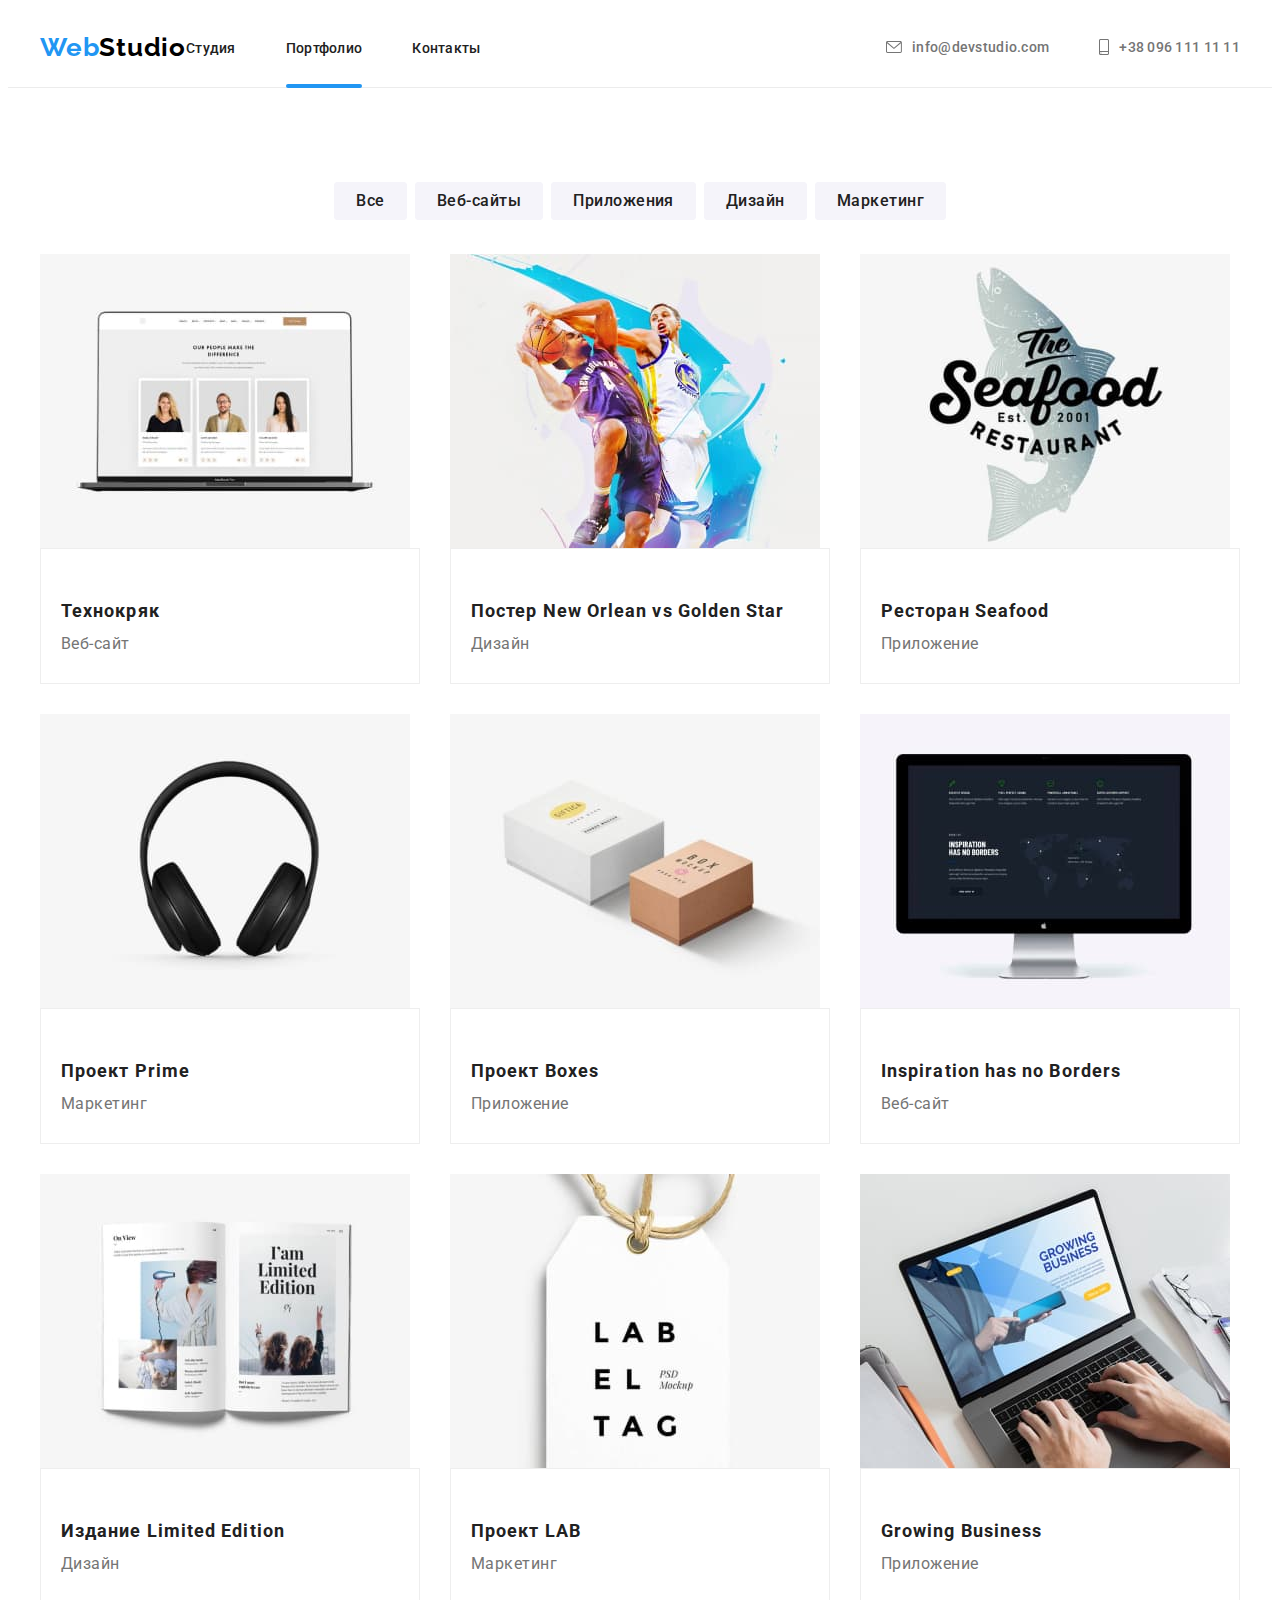
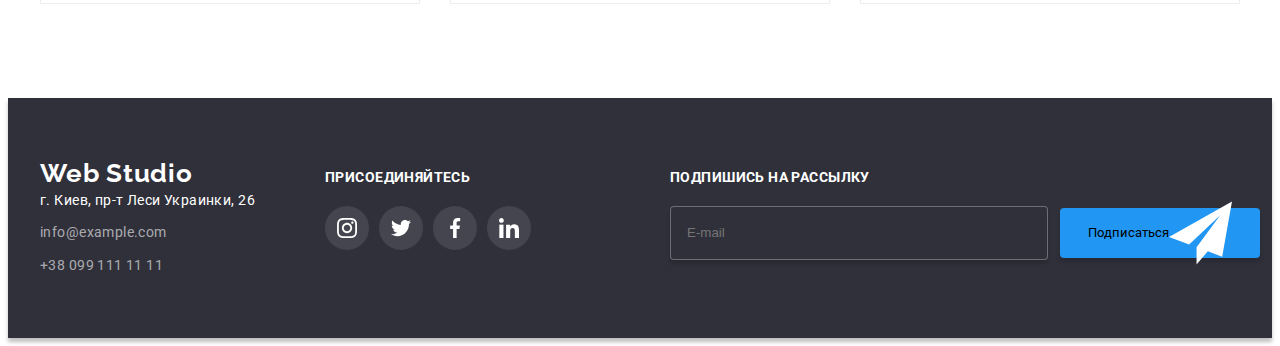
==== commit e86bf2c2: "Работа с ВЕМ" ====
--- a/portfolio.html
+++ b/portfolio.html
@@ -16,7 +16,7 @@
       integrity="sha512-Zx6MlUMKSVJoQ+83OwhdILe8cSEsCzfqThJd7J/VA2UrK6Ctj85p+xzqfyuNXE5B1k25uUdmJ2OzItbBy9GHAQ=="
       crossorigin="anonymous"
     />
-    <link rel="stylesheet" href="./css/main.min.css" />
+    <link rel="stylesheet" href="./css/portfolio.min.css" />
     <link
       rel="stylesheet"
       href="https://cdnjs.cloudflare.com/ajax/libs/animate.css/4.1.1/animate.min.css"
@@ -24,37 +24,35 @@
   </head>
   <body>
     <header class="header">
-      <div class="container nav-logo">
-        <a class="logo"><span class="logo-web">Web</span>Studio</a>
+      <div class="container container__nav-logo">
+        <a class="logo"><span class="logo__logo-web">Web</span>Studio</a>
         <nav class="navigation">
-          <ul class="navigation-list list">
-            <li class="navigation-item">
-              <a class="navigation-link link" href="./index.html">Студия</a>
-            </li>
-            <li class="navigation-item">
-              <a
-                class="navigation-link linner link current"
-                href="./portfolio.html"
+          <ul class="menu list">
+            <li class="menu__item">
+              <a class="menu__link link" href="./index.html">Студия</a>
+            </li>
+            <li class="menu__item">
+              <a class="menu__link linner link" href="./portfolio.html"
                 >Портфолио</a
               >
             </li>
-            <li class="navigation-item">
-              <a class="navigation-link link" href="">Контакты</a>
+            <li class="menu__item">
+              <a class="menu__link link" href="">Контакты</a>
             </li>
           </ul>
         </nav>
-        <ul class="navigation-list list">
-          <li class="tel-list">
-            <a class="tel-link link" href="mailto:info@example.com">
-              <svg class="info-img" width="16px" height="12px">
+        <ul class="contact-list list">
+          <li class="contact-list__item">
+            <a class="contact-list__link link" href="mailto:info@example.com">
+              <svg class="contact-list__icon" width="16px" height="12px">
                 <use href="./images/sprite-too.svg#icon-envelope"></use>
               </svg>
               info@devstudio.com
             </a>
           </li>
-          <li class="tel-list">
-            <a class="tel-link link" href="tel:+380961111111">
-              <svg class="info-img" width="10px" height="16px">
+          <li class="contact-list__item">
+            <a class="contact-list__link link" href="tel:+380961111111">
+              <svg class="contact-list__icon" width="10px" height="16px">
                 <use href="./images/sprite-too.svg#icon-smartphone"></use>
               </svg>
               +38 096 111 11 11
@@ -311,20 +309,24 @@
       <div class="container main-footer-box">
         <div class="footer-box">
           <address class="">
-            <a class="logo-contact">
-              <span class="logo-web">Web</span>
-              <span class="logo-footer">Studio</span>
+            <a class="logo logo_theme_dark">
+              <span class="Logo__logo-web">Web</span>
+              Studio
             </a>
             <div class="address-item">
-              <p class="city">г. Киев, пр-т Леси Украинки, 26</p>
-              <ul class="list">
-                <li class="info">
-                  <a class="mail-tel link" href="mailto:info@example.com"
+              <p class="address-item__city">г. Киев, пр-т Леси Украинки, 26</p>
+              <ul class="contact-list-dark list">
+                <li class="contact-list-dark__info">
+                  <a
+                    class="contact-list-dark__mail-tel link"
+                    href="mailto:info@example.com"
                     >info@example.com</a
                   >
                 </li>
                 <li>
-                  <a class="mail-tel link" href="tel:+380991111111"
+                  <a
+                    class="contact-list-dark__mail-tel link"
+                    href="tel:+380991111111"
                     >+38 099 111 11 11</a
                   >
                 </li>
@@ -337,28 +339,28 @@
           <ul class="footer-list list">
             <li class="social-item">
               <a href="" class="social-link link">
-                <svg class="social-list-icon">
+                <svg class="social-list__icon">
                   <use href="./images/sprite.svg#icon-instagram"></use>
                 </svg>
               </a>
             </li>
             <li class="social-item">
               <a href="" class="social-link link">
-                <svg class="social-list-icon">
+                <svg class="social-list__icon">
                   <use href="./images/sprite.svg#icon-twitter"></use>
                 </svg>
               </a>
             </li>
             <li class="social-item">
               <a href="" class="social-link link">
-                <svg class="social-list-icon">
+                <svg class="social-list__icon">
                   <use href="./images/sprite.svg#icon-facebook"></use>
                 </svg>
               </a>
             </li>
             <li class="social-item">
               <a href="" class="social-link link">
-                <svg class="social-list-icon">
+                <svg class="social-list__icon">
                   <use href="./images/sprite.svg#icon-linkedin"></use>
                 </svg>
               </a>
@@ -367,8 +369,8 @@
         </div>
         <div class="footer-form-main">
           <form name="footer-form" class="footer-form-email">
-            <b class="footer-text">Подпишись на рассылку</b>
-            <span class="footer-email-button">
+            <b class="footer-form-email__text">Подпишись на рассылку</b>
+            <span class="footer-form-input">
               <label>
                 <input
                   type="email"
@@ -377,9 +379,9 @@
                   class="footer-email-input"
                 />
               </label>
-              <button type="submit" class="footer-form-button">
-                <span class="footer-button-text">Подписаться</span>
-                <svg class="footer-button-icon">
+              <button type="submit" class="footer-button">
+                <span class="footer-button__text">Подписаться</span>
+                <svg class="footer-button__icon">
                   <use href="./images/sprite-f.svg#icon-icon-send"></use>
                 </svg>
               </button>
--- a/css/portfolio.min.css
+++ b/css/portfolio.min.css
@@ -0,0 +1,2 @@
+:root{--main-font: Roboto, sans-serif;--secondari-font: Raleway, sans-serif;--accent-color: #2196f3;--accent-text-color: #212121;--accent-too-color: #757575;--color-white: #ffffff;--card-set-gap: 30px;--functcii--transition: 250ms cubic-bezier(0.4, 0, 0.2, 1)}.visually-hidden{position:absolute;width:1px;height:1px;margin:-1px;border:0;padding:0;white-space:nowrap;clip-path:inset(100%);clip:rect(0 0 0 0);overflow:hidden}body{font-family:var(--main-font)}.link{text-decoration:none}.list{list-style:none}.address{font-style:normal}button{font-family:inherit}h1,h2,h3,h4,h5,h6,p{margin:0}ul,ol{margin:0;padding:0}img{display:block;max-width:100%}.container{margin-left:auto;margin-right:auto;width:1200px;padding-left:15px;padding-right:15px}.logo{font-family:var(--secondari-font);font-weight:700;font-size:26px;line-height:1.19;letter-spacing:0.03em;font-style:normal}.logo_theme_light{color:#000000;margin-right:93px}.logo_theme_dark{color:var(--color-white);margin-bottom:20px}.logo__logo-web{color:var(--accent-color)}.container__nav-logo{display:flex;align-items:center}.components{font-weight:700;font-size:36px;line-height:1.16;text-align:center;letter-spacing:0.03em;color:var(--accent-text-color);margin-bottom:50px}.address-item__city{font-size:14px;line-height:1.71;letter-spacing:0.03em;color:var(--color-white);margin-bottom:9px}.contact-list-dark__info:not(:last-child){margin-bottom:9px}.contact-list-dark__mail-tel{font-size:14px;line-height:1.71;letter-spacing:0.03em;color:rgba(255,255,255,0.6);background:#2f303a}.address-item{font-style:normal}.address-item:not(:last-child){margin-bottom:9px}.social-list__icon{width:20px;height:20px;fill:currentColor;transition:250ms cubic-bezier(0.4, 0, 0.2, 1)}.social-list__link:hover .social-list__icon,.social-list__link:focus .social-list__icon{color:var(--color-white)}.social-list{display:flex;align-items:center;justify-content:space-between}.footer-list{display:flex;align-items:center;justify-content:space-between;margin-top:20px;width:206px;height:44px}.social-list__link{display:flex;justify-content:center;align-items:center;width:44px;height:44px;border-radius:50%;color:#afb1b8;transition:250ms cubic-bezier(0.4, 0, 0.2, 1)}.social-list__link:hover,.social-list__link:focus{background-color:var(--accent-color);color:var(--accent-color)}.social-item{display:flex;align-items:center;justify-content:center}.social-link{display:flex;justify-content:center;align-items:center;width:44px;height:44px;border-radius:50%;color:var(--color-white);background-color:rgba(255,255,255,0.1);transition:250ms cubic-bezier(0.4, 0, 0.2, 1)}.social-link:hover,.social-link:focus{background-color:var(--accent-color);color:var(--color-white)}.header{padding-top:24px;padding-bottom:24px;display:flex;justify-content:space-between;align-items:center;border-bottom:1px solid #ececec}.contact-list{display:flex;margin-left:auto;align-items:center}.contact-list__link{display:flex;justify-content:center;align-items:center;font-weight:500;font-size:14px;line-height:1.1;letter-spacing:0.02em;color:var(--accent-too-color);transition:var(--functcii--transition)}.contact-list__link:hover,.contact-list__link:focus{color:var(--accent-color);transition:250ms cubic-bezier(0.4, 0, 0.2, 1)}.contact-list__item{display:block}.contact-list__item:not(:last-child){margin-right:50px}.contact-list__icon{justify-content:center;align-items:center;margin-right:10px;fill:currentColor}.navigation{display:flex;align-items:center}.menu{display:flex;margin-left:auto;align-items:center}.menu__link{font-weight:500;font-size:14px;line-height:1.14;letter-spacing:0.02em;color:var(--accent-text-color);position:relative;transition:var(--functcii--transition)}.menu__link:hover,.menu__link:focus{background-color:var(--color-white);color:var(--accent-color);transition:var(--functcii--transition)}.menu__item:not(:last-child){margin-right:50px}.linner::after{content:"";position:absolute;left:0;bottom:0;display:block;width:100%;height:4px;background-color:var(--accent-color);margin-bottom:-32px;border-radius:2px}.content-btn{padding:6px 22px;display:inline-block;min-width:73px;font-weight:500;font-size:16px;line-height:1.62;text-align:center;letter-spacing:0.03em;color:var(--accent-text-color);background-color:#f5f4fa;cursor:pointer;border:0px;border-radius:4px;transition:250ms cubic-bezier(0.4, 0, 0.2, 1)}.content-btn:hover,.content-btn:focus{background-color:var(--accent-color);color:var(--color-white);box-shadow:0px 3px 1px rgba(0,0,0,0.1),0px 1px 2px rgba(0,0,0,0.08),0px 2px 2px rgba(0,0,0,0.12);transition:color 250ms cubic-bezier(0.4, 0, 0.2, 1),background-color 250ms cubic-bezier(0.4, 0, 0.2, 1),box-shadow 250ms cubic-bezier(0.4, 0, 0.2, 1)}.menu-list{display:flex;justify-content:center;margin-bottom:34px}.menu-item{cursor:pointer;background:#f5f4fa;border-radius:4px}.menu-item:not(:last-child){margin-right:8px}.menu-cards{padding:0;margin:0;list-style:none;display:flex;flex-wrap:wrap;margin-left:calc(-1 * var(--card-set-gap));margin-top:calc(-1 * var(--card-set-gap));overflow:hidden}.menu-cards-item{transition:transform 250ms cubic-bezier(0.4, 0, 0.2, 1),background-color 250ms cubic-bezier(0.4, 0, 0.2, 1),box-shadow 500ms cubic-bezier(0.4, 0, 0.2, 1)}.menu-cards-item:hover,.menu-cards-item:focus{box-shadow:0px 1px 1px rgba(0,0,0,0.12),0px 4px 4px rgba(0,0,0,0.06),1px 4px 6px rgba(0,0,0,0.16)}.menu-cards>.menu-cards-item{flex-basis:calc(100% / 3 - var(--card-set-gap));margin-left:var(--card-set-gap);margin-top:var(--card-set-gap)}.cards-hover{transition:transform 250ms cubic-bezier(0.4, 0, 0.2, 1),background-color 250ms cubic-bezier(0.4, 0, 0.2, 1),box-shadow 250ms cubic-bezier(0.4, 0, 0.2, 1)}.cards-hover:hover,.cards-hover:focus{transition:transform 250ms cubic-bezier(0.4, 0, 0.2, 1),background-color 250ms cubic-bezier(0.4, 0, 0.2, 1),box-shadow 250ms cubic-bezier(0.4, 0, 0.2, 1)}.hover-img{position:absolute;top:0;left:0;height:100%;padding:63px 24px;background:rgba(33,150,243,0.9);transform:translateY(100%);transition:transform 250ms cubic-bezier(0.4, 0, 0.2, 1)}.cards-hover:hover .hover-img,.cards-hover:focus .hover-img{transform:translateY(0%);box-shadow:0px 1px 1px rgba(0,0,0,0.12),0px 4px 4px rgba(0,0,0,0.06),1px 4px 6px rgba(0,0,0,0.16);transition:transform 250ms cubic-bezier(0.4, 0, 0.2, 1),background-color 250ms cubic-bezier(0.4, 0, 0.2, 1),box-shadow 250ms cubic-bezier(0.4, 0, 0.2, 1)}.cards-img{position:relative;overflow:hidden}.hover-text{color:var(--color-white);font-size:18px;line-height:1.5;letter-spacing:0.03em}.filters{margin-bottom:94px;margin-top:94px}.cards-list{font-weight:700;font-size:18px;line-height:2;letter-spacing:0.06em;color:var(--accent-text-color);margin-top:20px}.cards-item{font-size:16px;line-height:1.87;letter-spacing:0.03em;color:var(--accent-too-color)}.card-content{padding:24px 20px;border:1px solid #eeeeee;transition:transform 250ms cubic-bezier(0.4, 0, 0.2, 1),box-shadow 250ms cubic-bezier(0.4, 0, 0.2, 1)}.main-footer-box{display:flex;align-items:baseline}.footer-box{display:flex;flex-direction:column}.footer-box-second{display:flex;flex-direction:column;width:206px;margin-left:70px}.footer-black{background:#2f303a;box-shadow:0px 4px 4px rgba(0,0,0,0.25);padding-top:60px;padding-bottom:60px}.footer-title{font-weight:700;font-size:14px;line-height:1.14;letter-spacing:0.03em;text-transform:uppercase;color:var(--color-white)}.footer-form-email__text{display:block;font-size:14px;line-height:1.14;letter-spacing:0.03em;text-transform:uppercase;color:#ffffff;margin-bottom:20px}.footer-form-main{display:flex;flex-direction:column;width:570px;margin-left:auto}.footer-button{display:flex;align-items:center;min-width:200px;height:50px;margin-left:12px;padding:10px 28px;background:var(--accent-color);box-shadow:0px 4px 4px rgba(0,0,0,0.15);border-radius:4px;cursor:pointer;border:0;justify-content:space-between}.footer-button-text{font-size:16px;line-height:1.88;font-weight:700;display:flex;align-items:center;text-align:center;letter-spacing:0.06em;color:#ffffff}.footer-form-input{display:flex;align-items:center}.footer-email-input{height:50px;min-width:358px;padding-left:16px;border:1px solid rgba(255,255,255,0.3);box-shadow:0px 4px 4px rgba(0,0,0,0.15);border-radius:4px;background:#2f303a;color:var(--color-white)}.footer-email-input:focus{border-color:var(--accent-color);outline:none}.footer-button-icon{width:24px;height:24px}
+/*# sourceMappingURL=portfolio.min.css.map */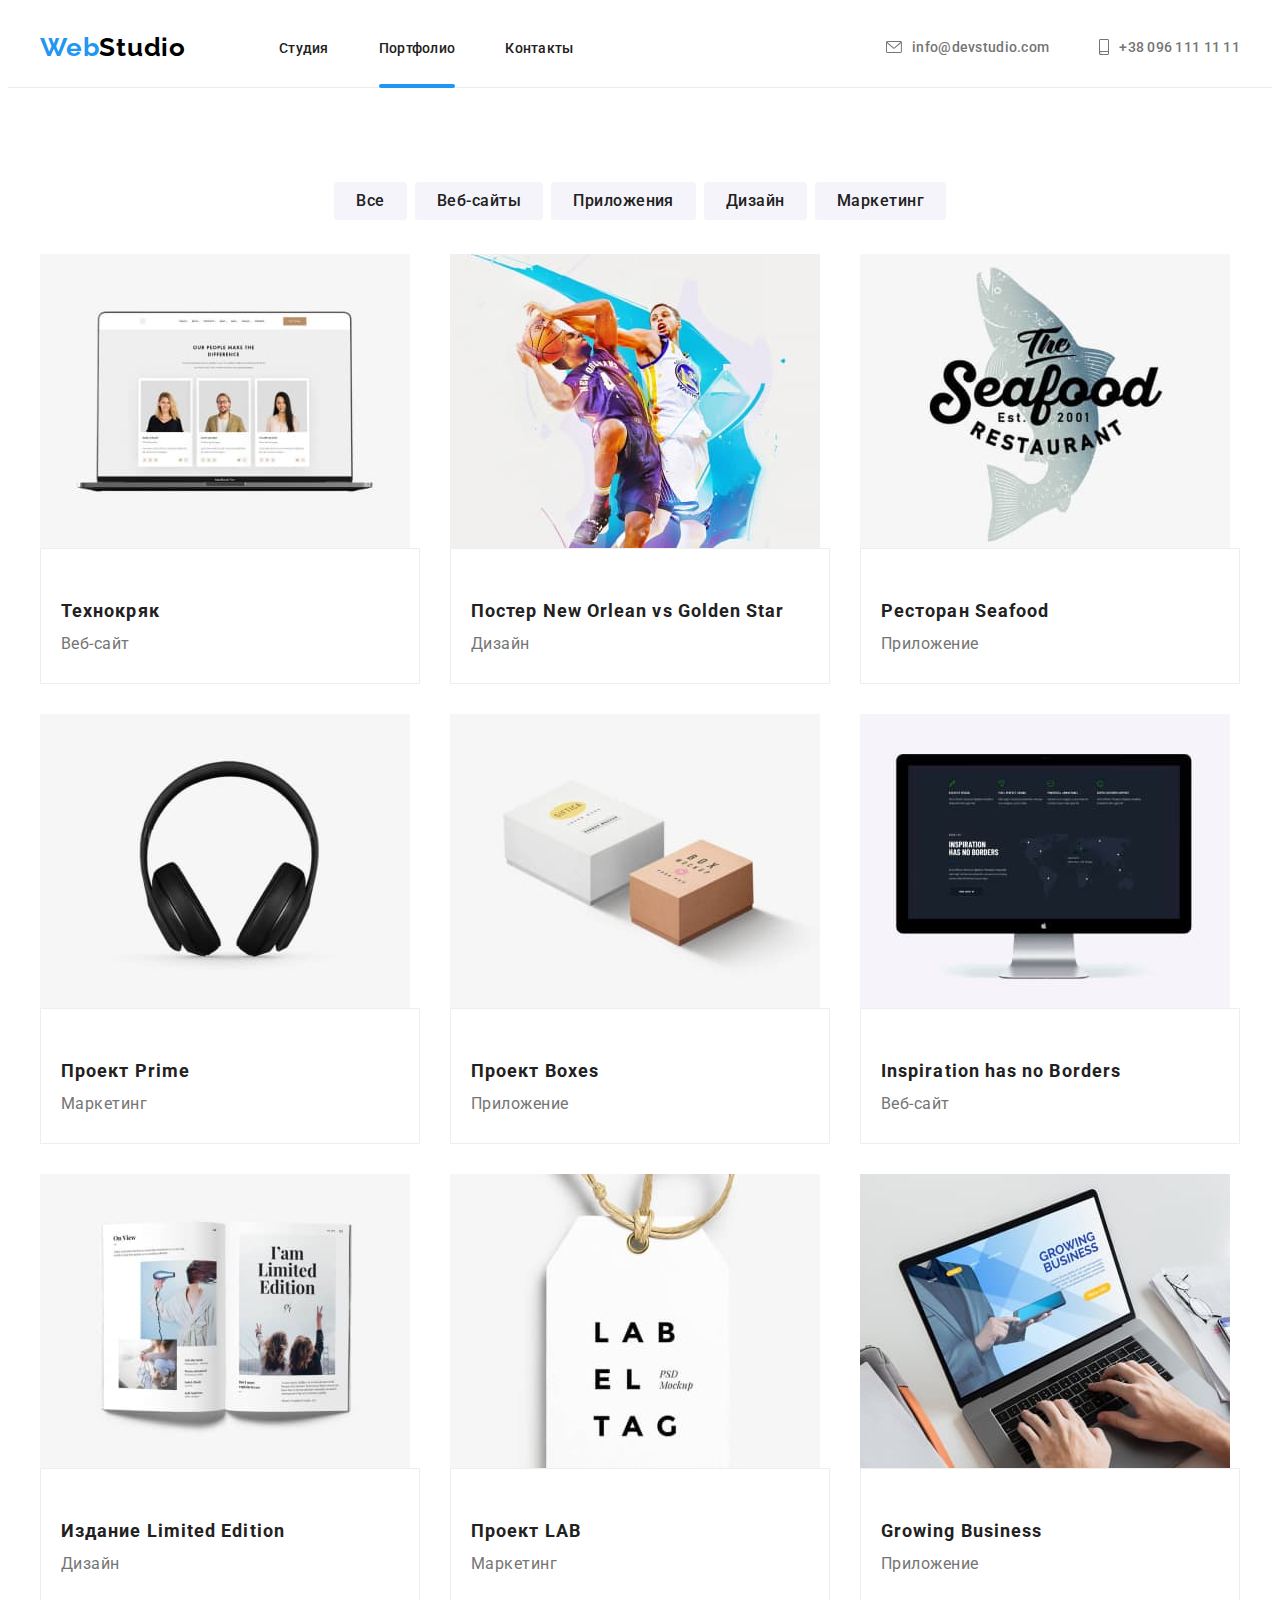
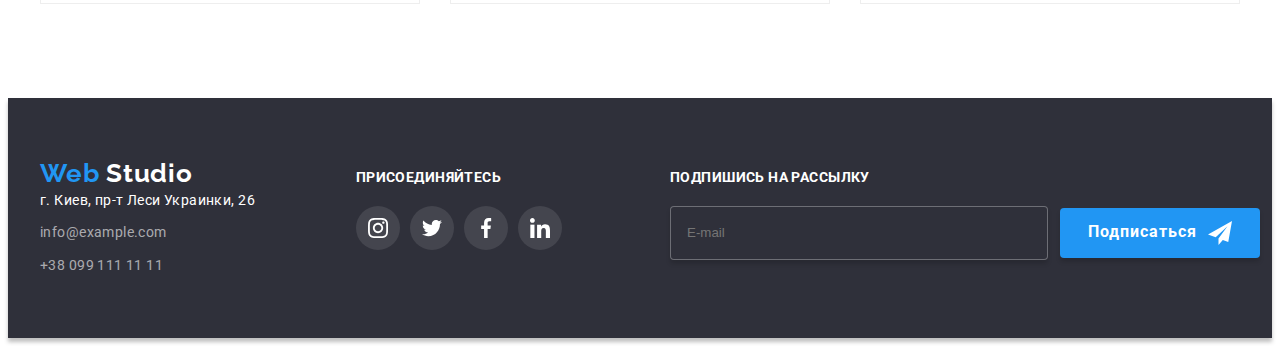
==== commit a4690be5: "Добавление миксинов" ====
--- a/portfolio.html
+++ b/portfolio.html
@@ -69,234 +69,238 @@
           <h1 class="visually-hidden">Portfolio</h1>
           <h2 class="visually-hidden">Кнопки</h2>
 
-          <ul class="menu-list list">
-            <li class="menu-item">
-              <button class="content-btn" type="button">Все</button>
-            </li>
-            <li class="menu-item">
-              <button class="content-btn" type="button">Веб-сайты</button>
-            </li>
-            <li class="menu-item">
-              <button class="content-btn" type="button">Приложения</button>
-            </li>
-            <li class="menu-item">
-              <button class="content-btn" type="button">Дизайн</button>
-            </li>
-            <li class="menu-item">
-              <button class="content-btn" type="button">Маркетинг</button>
+          <ul class="knob list">
+            <li class="knob__item">
+              <button class="knob__btn" type="button">Все</button>
+            </li>
+            <li class="knob__item">
+              <button class="knob__btn" type="button">Веб-сайты</button>
+            </li>
+            <li class="knob__item">
+              <button class="knob__btn" type="button">Приложения</button>
+            </li>
+            <li class="knob__item">
+              <button class="knob__btn" type="button">Дизайн</button>
+            </li>
+            <li class="knob__item">
+              <button class="knob__btn" type="button">Маркетинг</button>
             </li>
           </ul>
 
           <!-- Cards-->
-          <ul class="list menu-cards">
-            <li class="list menu-cards-item">
-              <a class="link cards-hover" href="">
-                <div class="cards-img">
+          <ul class="list cards">
+            <li class="list cards__item">
+              <a class="link cards__link" href="">
+                <div class="cards__img">
                   <img
                     src="./images/img-portfolio/img(1).jpg"
                     alt="Технокряк"
                     height="294"
                   />
 
-                  <div class="hover-img">
-                    <p class="hover-text">
-                      Технокряк это современная площадка распространения
-                      коронавируса. Компании используют эту платформу для
-                      цифрового шпионажа и атак на защищённые сервера
-                      конкурентов.
-                    </p>
-                  </div>
-                </div>
-
-                <div class="card-content">
-                  <h3 class="cards-list">Технокряк</h3>
-                  <p class="cards-item">Веб-сайт</p>
-                </div>
-              </a>
-            </li>
-            <li class="menu-cards-item">
-              <a class="link cards-hover" href="">
-                <div class="cards-img">
+                  <div class="cards-hover">
+                    <p class="cards-hover__text">
+                      Технокряк это современная площадка распространения
+                      коронавируса. Компании используют эту платформу для
+                      цифрового шпионажа и атак на защищённые сервера
+                      конкурентов.
+                    </p>
+                  </div>
+                </div>
+
+                <div class="cards-content">
+                  <h3 class="cards-content__title">Технокряк</h3>
+                  <p class="cards-content__text">Веб-сайт</p>
+                </div>
+              </a>
+            </li>
+            <li class="cards__item">
+              <a class="link cards__link" href="">
+                <div class="cards__img">
                   <img
                     src="./images/img-portfolio/img(2).jpg"
                     alt="Постер"
                     height="294"
                   />
-                  <div class="hover-img">
-                    <p class="hover-text">
-                      Технокряк это современная площадка распространения
-                      коронавируса. Компании используют эту платформу для
-                      цифрового шпионажа и атак на защищённые сервера
-                      конкурентов.
-                    </p>
-                  </div>
-                </div>
-                <div class="card-content">
-                  <h3 class="cards-list">Постер New Orlean vs Golden Star</h3>
-                  <p class="cards-item">Дизайн</p>
-                </div>
-              </a>
-            </li>
-            <li class="menu-cards-item">
-              <a class="link cards-hover" href="">
-                <div class="cards-img">
+                  <div class="cards-hover">
+                    <p class="cards-hover__text">
+                      Технокряк это современная площадка распространения
+                      коронавируса. Компании используют эту платформу для
+                      цифрового шпионажа и атак на защищённые сервера
+                      конкурентов.
+                    </p>
+                  </div>
+                </div>
+                <div class="cards-content">
+                  <h3 class="cards-content__title">
+                    Постер New Orlean vs Golden Star
+                  </h3>
+                  <p class="cards-content__text">Дизайн</p>
+                </div>
+              </a>
+            </li>
+            <li class="cards__item">
+              <a class="link cards__link" href="">
+                <div class="cards__img">
                   <img
                     src="./images/img-portfolio/img(3).jpg"
                     alt="Ресторан"
                     height="294"
                   />
-                  <div class="hover-img">
-                    <p class="hover-text">
-                      Технокряк это современная площадка распространения
-                      коронавируса. Компании используют эту платформу для
-                      цифрового шпионажа и атак на защищённые сервера
-                      конкурентов.
-                    </p>
-                  </div>
-                </div>
-                <div class="card-content">
-                  <h3 class="cards-list">Ресторан Seafood</h3>
-                  <p class="cards-item">Приложение</p>
-                </div>
-              </a>
-            </li>
-            <li class="menu-cards-item">
-              <a class="link cards-hover" href="">
-                <div class="cards-img">
+                  <div class="cards-hover">
+                    <p class="cards-hover__text">
+                      Технокряк это современная площадка распространения
+                      коронавируса. Компании используют эту платформу для
+                      цифрового шпионажа и атак на защищённые сервера
+                      конкурентов.
+                    </p>
+                  </div>
+                </div>
+                <div class="cards-content">
+                  <h3 class="cards-content__title">Ресторан Seafood</h3>
+                  <p class="cards-content__text">Приложение</p>
+                </div>
+              </a>
+            </li>
+            <li class="cards__item">
+              <a class="link cards__link" href="">
+                <div class="cards__img">
                   <img
                     src="./images/img-portfolio/img(4).jpg"
                     alt="Проект Prime"
                     height="294"
                   />
-                  <div class="hover-img">
-                    <p class="hover-text">
-                      Технокряк это современная площадка распространения
-                      коронавируса. Компании используют эту платформу для
-                      цифрового шпионажа и атак на защищённые сервера
-                      конкурентов.
-                    </p>
-                  </div>
-                </div>
-                <div class="card-content">
-                  <h3 class="cards-list">Проект Prime</h3>
-                  <p class="cards-item">Маркетинг</p>
-                </div>
-              </a>
-            </li>
-            <li class="menu-cards-item">
-              <a class="link cards-hover" href="">
-                <div class="cards-img">
+                  <div class="cards-hover">
+                    <p class="cards-hover__text">
+                      Технокряк это современная площадка распространения
+                      коронавируса. Компании используют эту платформу для
+                      цифрового шпионажа и атак на защищённые сервера
+                      конкурентов.
+                    </p>
+                  </div>
+                </div>
+                <div class="cards-content">
+                  <h3 class="cards-content__title">Проект Prime</h3>
+                  <p class="cards-content__text">Маркетинг</p>
+                </div>
+              </a>
+            </li>
+            <li class="cards__item">
+              <a class="link cards__link" href="">
+                <div class="cards__img">
                   <img
                     src="./images/img-portfolio/img(5).jpg"
                     alt="Проект Boxes"
                     height="294"
                   />
-                  <div class="hover-img">
-                    <p class="hover-text">
-                      Технокряк это современная площадка распространения
-                      коронавируса. Компании используют эту платформу для
-                      цифрового шпионажа и атак на защищённые сервера
-                      конкурентов.
-                    </p>
-                  </div>
-                </div>
-                <div class="card-content">
-                  <h3 class="cards-list">Проект Boxes</h3>
-                  <p class="cards-item">Приложение</p>
-                </div>
-              </a>
-            </li>
-            <li class="menu-cards-item">
-              <a class="link cards-hover" href="">
-                <div class="cards-img">
+                  <div class="cards-hover">
+                    <p class="cards-hover__text">
+                      Технокряк это современная площадка распространения
+                      коронавируса. Компании используют эту платформу для
+                      цифрового шпионажа и атак на защищённые сервера
+                      конкурентов.
+                    </p>
+                  </div>
+                </div>
+                <div class="cards-content">
+                  <h3 class="cards-content__title">Проект Boxes</h3>
+                  <p class="cards-content__text">Приложение</p>
+                </div>
+              </a>
+            </li>
+            <li class="cards__item">
+              <a class="link cards__link" href="">
+                <div class="cards__img">
                   <img
                     src="./images/img-portfolio/img(6).jpg"
                     alt="Монитор"
                     height="294"
                   />
-                  <div class="hover-img">
-                    <p class="hover-text">
-                      Технокряк это современная площадка распространения
-                      коронавируса. Компании используют эту платформу для
-                      цифрового шпионажа и атак на защищённые сервера
-                      конкурентов.
-                    </p>
-                  </div>
-                </div>
-                <div class="card-content">
-                  <h3 class="cards-list">Inspiration has no Borders</h3>
-                  <p class="cards-item">Веб-сайт</p>
-                </div>
-              </a>
-            </li>
-            <li class="menu-cards-item">
-              <a class="link cards-hover" href="">
-                <div class="cards-img">
+                  <div class="cards-hover">
+                    <p class="cards-hover__text">
+                      Технокряк это современная площадка распространения
+                      коронавируса. Компании используют эту платформу для
+                      цифрового шпионажа и атак на защищённые сервера
+                      конкурентов.
+                    </p>
+                  </div>
+                </div>
+                <div class="cards-content">
+                  <h3 class="cards-content__title">
+                    Inspiration has no Borders
+                  </h3>
+                  <p class="cards-content__text">Веб-сайт</p>
+                </div>
+              </a>
+            </li>
+            <li class="cards__item">
+              <a class="link cards__link" href="">
+                <div class="cards__img">
                   <img
                     src="./images/img-portfolio/img(7).jpg"
                     alt="Издание Limited
               Edition"
                     height="294"
                   />
-                  <div class="hover-img">
-                    <p class="hover-text">
-                      Технокряк это современная площадка распространения
-                      коронавируса. Компании используют эту платформу для
-                      цифрового шпионажа и атак на защищённые сервера
-                      конкурентов.
-                    </p>
-                  </div>
-                </div>
-                <div class="card-content">
-                  <h3 class="cards-list">Издание Limited Edition</h3>
-                  <p class="cards-item">Дизайн</p>
-                </div>
-              </a>
-            </li>
-            <li class="menu-cards-item">
-              <a class="link cards-hover" href="">
-                <div class="cards-img">
+                  <div class="cards-hover">
+                    <p class="cards-hover__text">
+                      Технокряк это современная площадка распространения
+                      коронавируса. Компании используют эту платформу для
+                      цифрового шпионажа и атак на защищённые сервера
+                      конкурентов.
+                    </p>
+                  </div>
+                </div>
+                <div class="cards-content">
+                  <h3 class="cards-content__title">Издание Limited Edition</h3>
+                  <p class="cards-content__text">Дизайн</p>
+                </div>
+              </a>
+            </li>
+            <li class="cards__item">
+              <a class="link cards__link" href="">
+                <div class="cards__img">
                   <img
                     src="./images/img-portfolio/img(8).jpg"
                     alt="Проект LAB"
                     height="294"
                   />
-                  <div class="hover-img">
-                    <p class="hover-text">
-                      Технокряк это современная площадка распространения
-                      коронавируса. Компании используют эту платформу для
-                      цифрового шпионажа и атак на защищённые сервера
-                      конкурентов.
-                    </p>
-                  </div>
-                </div>
-                <div class="card-content">
-                  <h3 class="cards-list">Проект LAB</h3>
-                  <p class="cards-item">Маркетинг</p>
-                </div>
-              </a>
-            </li>
-            <li class="menu-cards-item">
-              <a class="link cards-hover" href="">
-                <div class="cards-img">
+                  <div class="cards-hover">
+                    <p class="cards-hover__text">
+                      Технокряк это современная площадка распространения
+                      коронавируса. Компании используют эту платформу для
+                      цифрового шпионажа и атак на защищённые сервера
+                      конкурентов.
+                    </p>
+                  </div>
+                </div>
+                <div class="cards-content">
+                  <h3 class="cards-content__title">Проект LAB</h3>
+                  <p class="cards-content__text">Маркетинг</p>
+                </div>
+              </a>
+            </li>
+            <li class="cards__item">
+              <a class="link cards__link" href="">
+                <div class="cards__img">
                   <img
                     src="./images/img-portfolio/img(9).jpg"
                     alt="Печатает на ноуте"
                     height="294"
                   />
 
-                  <div class="hover-img">
-                    <p class="hover-text">
-                      Технокряк это современная площадка распространения
-                      коронавируса. Компании используют эту платформу для
-                      цифрового шпионажа и атак на защищённые сервера
-                      конкурентов.
-                    </p>
-                  </div>
-                </div>
-                <div class="card-content">
-                  <h3 class="cards-list">Growing Business</h3>
-                  <p class="cards-item">Приложение</p>
+                  <div class="cards-hover">
+                    <p class="cards-hover__text">
+                      Технокряк это современная площадка распространения
+                      коронавируса. Компании используют эту платформу для
+                      цифрового шпионажа и атак на защищённые сервера
+                      конкурентов.
+                    </p>
+                  </div>
+                </div>
+                <div class="cards-content">
+                  <h3 class="cards-content__title">Growing Business</h3>
+                  <p class="cards-content__text">Приложение</p>
                 </div>
               </a>
             </li>
@@ -310,7 +314,7 @@
         <div class="footer-box">
           <address class="">
             <a class="logo logo_theme_dark">
-              <span class="Logo__logo-web">Web</span>
+              <span class="logo__logo-web">Web</span>
               Studio
             </a>
             <div class="address-item">
@@ -335,7 +339,7 @@
           </address>
         </div>
         <div class="footer-box-second">
-          <p class="footer-title">Присоединяйтесь</p>
+          <p class="footer-box-second__title">Присоединяйтесь</p>
           <ul class="footer-list list">
             <li class="social-item">
               <a href="" class="social-link link">
--- a/css/portfolio.min.css
+++ b/css/portfolio.min.css
@@ -1,2 +1,2 @@
-:root{--main-font: Roboto, sans-serif;--secondari-font: Raleway, sans-serif;--accent-color: #2196f3;--accent-text-color: #212121;--accent-too-color: #757575;--color-white: #ffffff;--card-set-gap: 30px;--functcii--transition: 250ms cubic-bezier(0.4, 0, 0.2, 1)}.visually-hidden{position:absolute;width:1px;height:1px;margin:-1px;border:0;padding:0;white-space:nowrap;clip-path:inset(100%);clip:rect(0 0 0 0);overflow:hidden}body{font-family:var(--main-font)}.link{text-decoration:none}.list{list-style:none}.address{font-style:normal}button{font-family:inherit}h1,h2,h3,h4,h5,h6,p{margin:0}ul,ol{margin:0;padding:0}img{display:block;max-width:100%}.container{margin-left:auto;margin-right:auto;width:1200px;padding-left:15px;padding-right:15px}.logo{font-family:var(--secondari-font);font-weight:700;font-size:26px;line-height:1.19;letter-spacing:0.03em;font-style:normal}.logo_theme_light{color:#000000;margin-right:93px}.logo_theme_dark{color:var(--color-white);margin-bottom:20px}.logo__logo-web{color:var(--accent-color)}.container__nav-logo{display:flex;align-items:center}.components{font-weight:700;font-size:36px;line-height:1.16;text-align:center;letter-spacing:0.03em;color:var(--accent-text-color);margin-bottom:50px}.address-item__city{font-size:14px;line-height:1.71;letter-spacing:0.03em;color:var(--color-white);margin-bottom:9px}.contact-list-dark__info:not(:last-child){margin-bottom:9px}.contact-list-dark__mail-tel{font-size:14px;line-height:1.71;letter-spacing:0.03em;color:rgba(255,255,255,0.6);background:#2f303a}.address-item{font-style:normal}.address-item:not(:last-child){margin-bottom:9px}.social-list__icon{width:20px;height:20px;fill:currentColor;transition:250ms cubic-bezier(0.4, 0, 0.2, 1)}.social-list__link:hover .social-list__icon,.social-list__link:focus .social-list__icon{color:var(--color-white)}.social-list{display:flex;align-items:center;justify-content:space-between}.footer-list{display:flex;align-items:center;justify-content:space-between;margin-top:20px;width:206px;height:44px}.social-list__link{display:flex;justify-content:center;align-items:center;width:44px;height:44px;border-radius:50%;color:#afb1b8;transition:250ms cubic-bezier(0.4, 0, 0.2, 1)}.social-list__link:hover,.social-list__link:focus{background-color:var(--accent-color);color:var(--accent-color)}.social-item{display:flex;align-items:center;justify-content:center}.social-link{display:flex;justify-content:center;align-items:center;width:44px;height:44px;border-radius:50%;color:var(--color-white);background-color:rgba(255,255,255,0.1);transition:250ms cubic-bezier(0.4, 0, 0.2, 1)}.social-link:hover,.social-link:focus{background-color:var(--accent-color);color:var(--color-white)}.header{padding-top:24px;padding-bottom:24px;display:flex;justify-content:space-between;align-items:center;border-bottom:1px solid #ececec}.contact-list{display:flex;margin-left:auto;align-items:center}.contact-list__link{display:flex;justify-content:center;align-items:center;font-weight:500;font-size:14px;line-height:1.1;letter-spacing:0.02em;color:var(--accent-too-color);transition:var(--functcii--transition)}.contact-list__link:hover,.contact-list__link:focus{color:var(--accent-color);transition:250ms cubic-bezier(0.4, 0, 0.2, 1)}.contact-list__item{display:block}.contact-list__item:not(:last-child){margin-right:50px}.contact-list__icon{justify-content:center;align-items:center;margin-right:10px;fill:currentColor}.navigation{display:flex;align-items:center}.menu{display:flex;margin-left:auto;align-items:center}.menu__link{font-weight:500;font-size:14px;line-height:1.14;letter-spacing:0.02em;color:var(--accent-text-color);position:relative;transition:var(--functcii--transition)}.menu__link:hover,.menu__link:focus{background-color:var(--color-white);color:var(--accent-color);transition:var(--functcii--transition)}.menu__item:not(:last-child){margin-right:50px}.linner::after{content:"";position:absolute;left:0;bottom:0;display:block;width:100%;height:4px;background-color:var(--accent-color);margin-bottom:-32px;border-radius:2px}.content-btn{padding:6px 22px;display:inline-block;min-width:73px;font-weight:500;font-size:16px;line-height:1.62;text-align:center;letter-spacing:0.03em;color:var(--accent-text-color);background-color:#f5f4fa;cursor:pointer;border:0px;border-radius:4px;transition:250ms cubic-bezier(0.4, 0, 0.2, 1)}.content-btn:hover,.content-btn:focus{background-color:var(--accent-color);color:var(--color-white);box-shadow:0px 3px 1px rgba(0,0,0,0.1),0px 1px 2px rgba(0,0,0,0.08),0px 2px 2px rgba(0,0,0,0.12);transition:color 250ms cubic-bezier(0.4, 0, 0.2, 1),background-color 250ms cubic-bezier(0.4, 0, 0.2, 1),box-shadow 250ms cubic-bezier(0.4, 0, 0.2, 1)}.menu-list{display:flex;justify-content:center;margin-bottom:34px}.menu-item{cursor:pointer;background:#f5f4fa;border-radius:4px}.menu-item:not(:last-child){margin-right:8px}.menu-cards{padding:0;margin:0;list-style:none;display:flex;flex-wrap:wrap;margin-left:calc(-1 * var(--card-set-gap));margin-top:calc(-1 * var(--card-set-gap));overflow:hidden}.menu-cards-item{transition:transform 250ms cubic-bezier(0.4, 0, 0.2, 1),background-color 250ms cubic-bezier(0.4, 0, 0.2, 1),box-shadow 500ms cubic-bezier(0.4, 0, 0.2, 1)}.menu-cards-item:hover,.menu-cards-item:focus{box-shadow:0px 1px 1px rgba(0,0,0,0.12),0px 4px 4px rgba(0,0,0,0.06),1px 4px 6px rgba(0,0,0,0.16)}.menu-cards>.menu-cards-item{flex-basis:calc(100% / 3 - var(--card-set-gap));margin-left:var(--card-set-gap);margin-top:var(--card-set-gap)}.cards-hover{transition:transform 250ms cubic-bezier(0.4, 0, 0.2, 1),background-color 250ms cubic-bezier(0.4, 0, 0.2, 1),box-shadow 250ms cubic-bezier(0.4, 0, 0.2, 1)}.cards-hover:hover,.cards-hover:focus{transition:transform 250ms cubic-bezier(0.4, 0, 0.2, 1),background-color 250ms cubic-bezier(0.4, 0, 0.2, 1),box-shadow 250ms cubic-bezier(0.4, 0, 0.2, 1)}.hover-img{position:absolute;top:0;left:0;height:100%;padding:63px 24px;background:rgba(33,150,243,0.9);transform:translateY(100%);transition:transform 250ms cubic-bezier(0.4, 0, 0.2, 1)}.cards-hover:hover .hover-img,.cards-hover:focus .hover-img{transform:translateY(0%);box-shadow:0px 1px 1px rgba(0,0,0,0.12),0px 4px 4px rgba(0,0,0,0.06),1px 4px 6px rgba(0,0,0,0.16);transition:transform 250ms cubic-bezier(0.4, 0, 0.2, 1),background-color 250ms cubic-bezier(0.4, 0, 0.2, 1),box-shadow 250ms cubic-bezier(0.4, 0, 0.2, 1)}.cards-img{position:relative;overflow:hidden}.hover-text{color:var(--color-white);font-size:18px;line-height:1.5;letter-spacing:0.03em}.filters{margin-bottom:94px;margin-top:94px}.cards-list{font-weight:700;font-size:18px;line-height:2;letter-spacing:0.06em;color:var(--accent-text-color);margin-top:20px}.cards-item{font-size:16px;line-height:1.87;letter-spacing:0.03em;color:var(--accent-too-color)}.card-content{padding:24px 20px;border:1px solid #eeeeee;transition:transform 250ms cubic-bezier(0.4, 0, 0.2, 1),box-shadow 250ms cubic-bezier(0.4, 0, 0.2, 1)}.main-footer-box{display:flex;align-items:baseline}.footer-box{display:flex;flex-direction:column}.footer-box-second{display:flex;flex-direction:column;width:206px;margin-left:70px}.footer-black{background:#2f303a;box-shadow:0px 4px 4px rgba(0,0,0,0.25);padding-top:60px;padding-bottom:60px}.footer-title{font-weight:700;font-size:14px;line-height:1.14;letter-spacing:0.03em;text-transform:uppercase;color:var(--color-white)}.footer-form-email__text{display:block;font-size:14px;line-height:1.14;letter-spacing:0.03em;text-transform:uppercase;color:#ffffff;margin-bottom:20px}.footer-form-main{display:flex;flex-direction:column;width:570px;margin-left:auto}.footer-button{display:flex;align-items:center;min-width:200px;height:50px;margin-left:12px;padding:10px 28px;background:var(--accent-color);box-shadow:0px 4px 4px rgba(0,0,0,0.15);border-radius:4px;cursor:pointer;border:0;justify-content:space-between}.footer-button-text{font-size:16px;line-height:1.88;font-weight:700;display:flex;align-items:center;text-align:center;letter-spacing:0.06em;color:#ffffff}.footer-form-input{display:flex;align-items:center}.footer-email-input{height:50px;min-width:358px;padding-left:16px;border:1px solid rgba(255,255,255,0.3);box-shadow:0px 4px 4px rgba(0,0,0,0.15);border-radius:4px;background:#2f303a;color:var(--color-white)}.footer-email-input:focus{border-color:var(--accent-color);outline:none}.footer-button-icon{width:24px;height:24px}
+:root{--main-font: Roboto, sans-serif;--secondari-font: Raleway, sans-serif;--accent-color: #2196f3;--accent-text-color: #212121;--accent-too-color: #757575;--color-white: #ffffff;--card-set-gap: 30px;--functcii--transition: 250ms cubic-bezier(0.4, 0, 0.2, 1)}.visually-hidden{position:absolute;width:1px;height:1px;margin:-1px;border:0;padding:0;white-space:nowrap;clip-path:inset(100%);clip:rect(0 0 0 0);overflow:hidden}body{font-family:var(--main-font)}.link{text-decoration:none}.list{list-style:none}.address{font-style:normal}button{font-family:inherit}h1,h2,h3,h4,h5,h6,p{margin:0}ul,ol{margin:0;padding:0}img{display:block;max-width:100%}.container{margin-left:auto;margin-right:auto;width:1200px;padding-left:15px;padding-right:15px}.logo{font-size:26px;line-height:1.19;letter-spacing:.03em;font-family:var(--secondari-font);font-weight:700;margin-right:93px;font-style:normal}.logo_theme_light{color:#000000}.logo_theme_dark{color:var(--color-white);margin-bottom:20px}.logo__logo-web{color:var(--accent-color)}.container__nav-logo{display:flex;align-items:center}.components{font-size:36px;line-height:1.16;letter-spacing:.03em;font-weight:700;text-align:center;color:var(--accent-text-color);margin-bottom:50px}.address-item__city{font-size:14px;line-height:1.71;letter-spacing:.03em;color:var(--color-white);margin-bottom:9px}.contact-list-dark__info:not(:last-child){margin-bottom:9px}.contact-list-dark__mail-tel{font-size:14px;line-height:1.71;letter-spacing:.03em;color:rgba(255,255,255,0.6);background:#2f303a}.address-item{font-style:normal}.address-item:not(:last-child){margin-bottom:9px}.social-list__icon{width:20px;height:20px;fill:currentColor;transition:250ms cubic-bezier(0.4, 0, 0.2, 1)}.social-list__link:hover .social-list__icon,.social-list__link:focus .social-list__icon{color:var(--color-white)}.social-list{display:flex;align-items:center;justify-content:space-between}.footer-list{display:flex;align-items:center;justify-content:space-between;margin-top:20px;width:206px;height:44px}.social-list__link{display:flex;justify-content:center;align-items:center;width:44px;height:44px;border-radius:50%;color:#afb1b8;transition:250ms cubic-bezier(0.4, 0, 0.2, 1)}.social-list__link:hover,.social-list__link:focus{background-color:var(--accent-color);color:var(--accent-color)}.social-link{display:flex;justify-content:center;align-items:center;width:44px;height:44px;border-radius:50%;color:var(--color-white);background-color:rgba(255,255,255,0.1);transition:250ms cubic-bezier(0.4, 0, 0.2, 1)}.social-link:hover,.social-link:focus{background-color:var(--accent-color);color:var(--color-white)}.header{padding-top:24px;padding-bottom:24px;display:flex;justify-content:space-between;align-items:center;border-bottom:1px solid #ececec}.contact-list{display:flex;margin-left:auto;align-items:center}.contact-list__link{display:flex;justify-content:center;align-items:center;font-weight:500;font-size:14px;line-height:1.1;letter-spacing:0.02em;color:var(--accent-too-color);transition:var(--functcii--transition)}.contact-list__link:hover,.contact-list__link:focus{color:var(--accent-color);transition:250ms cubic-bezier(0.4, 0, 0.2, 1)}.contact-list__item{display:block}.contact-list__item:not(:last-child){margin-right:50px}.contact-list__icon{justify-content:center;align-items:center;margin-right:10px;fill:currentColor}.navigation{display:flex;align-items:center}.menu{display:flex;margin-left:auto;align-items:center}.menu__link{font-weight:500;font-size:14px;line-height:1.14;letter-spacing:0.02em;color:var(--accent-text-color);position:relative;transition:var(--functcii--transition)}.menu__link:hover,.menu__link:focus{background-color:var(--color-white);color:var(--accent-color);transition:var(--functcii--transition)}.menu__item:not(:last-child){margin-right:50px}.linner::after{content:"";position:absolute;left:0;bottom:0;display:block;width:100%;height:4px;background-color:var(--accent-color);margin-bottom:-32px;border-radius:2px}.knob__btn{padding:6px 22px;display:inline-block;min-width:73px;font-weight:500;font-size:16px;line-height:1.62;text-align:center;letter-spacing:0.03em;color:var(--accent-text-color);background-color:#f5f4fa;cursor:pointer;border:0px;border-radius:4px;transition:250ms cubic-bezier(0.4, 0, 0.2, 1)}.knob__btn:hover,.knob__btn:focus{background-color:var(--accent-color);color:var(--color-white);box-shadow:0px 3px 1px rgba(0,0,0,0.1),0px 1px 2px rgba(0,0,0,0.08),0px 2px 2px rgba(0,0,0,0.12);transition:color 250ms cubic-bezier(0.4, 0, 0.2, 1),background-color 250ms cubic-bezier(0.4, 0, 0.2, 1),box-shadow 250ms cubic-bezier(0.4, 0, 0.2, 1)}.knob{display:flex;justify-content:center;margin-bottom:34px}.knob__item{cursor:pointer;background:#f5f4fa;border-radius:4px}.knob__item:not(:last-child){margin-right:8px}.cards{padding:0;margin:0;list-style:none;display:flex;flex-wrap:wrap;margin-left:calc(-1 * var(--card-set-gap));margin-top:calc(-1 * var(--card-set-gap));overflow:hidden}.cards__item{transition:transform 250ms cubic-bezier(0.4, 0, 0.2, 1),background-color 250ms cubic-bezier(0.4, 0, 0.2, 1),box-shadow 500ms cubic-bezier(0.4, 0, 0.2, 1)}.cards__item:hover,.cards__item:focus{box-shadow:0px 1px 1px rgba(0,0,0,0.12),0px 4px 4px rgba(0,0,0,0.06),1px 4px 6px rgba(0,0,0,0.16)}.cards>.cards__item{flex-basis:calc(100% / 3 - var(--card-set-gap));margin-left:var(--card-set-gap);margin-top:var(--card-set-gap)}.cards__link{transition:transform 250ms cubic-bezier(0.4, 0, 0.2, 1),background-color 250ms cubic-bezier(0.4, 0, 0.2, 1),box-shadow 250ms cubic-bezier(0.4, 0, 0.2, 1)}.cards__link:hover,.cards__link:focus{transition:transform 250ms cubic-bezier(0.4, 0, 0.2, 1),background-color 250ms cubic-bezier(0.4, 0, 0.2, 1),box-shadow 250ms cubic-bezier(0.4, 0, 0.2, 1)}.cards-hover{position:absolute;top:0;left:0;height:100%;padding:63px 24px;background:rgba(33,150,243,0.9);transform:translateY(100%);transition:transform 250ms cubic-bezier(0.4, 0, 0.2, 1)}.cards__link:hover .cards-hover,.cards__link:focus .cards-hover{transform:translateY(0%);box-shadow:0px 1px 1px rgba(0,0,0,0.12),0px 4px 4px rgba(0,0,0,0.06),1px 4px 6px rgba(0,0,0,0.16);transition:transform 250ms cubic-bezier(0.4, 0, 0.2, 1),background-color 250ms cubic-bezier(0.4, 0, 0.2, 1),box-shadow 250ms cubic-bezier(0.4, 0, 0.2, 1)}.cards__img{position:relative;overflow:hidden}.cards-hover__text{color:var(--color-white);font-size:18px;line-height:1.5;letter-spacing:0.03em}.filters{margin-bottom:94px;margin-top:94px}.cards-content__title{font-weight:700;font-size:18px;line-height:2;letter-spacing:0.06em;color:var(--accent-text-color);margin-top:20px}.cards-content__text{font-size:16px;line-height:1.87;letter-spacing:0.03em;color:var(--accent-too-color)}.cards-content{padding:24px 20px;border:1px solid #eeeeee;transition:transform 250ms cubic-bezier(0.4, 0, 0.2, 1),box-shadow 250ms cubic-bezier(0.4, 0, 0.2, 1)}.main-footer-box{display:flex;align-items:baseline}.footer-box{display:flex;flex-direction:column}.footer-box-second{display:flex;flex-direction:column;width:206px;margin-left:70px}.footer-black{background:#2f303a;box-shadow:0px 4px 4px rgba(0,0,0,0.25);padding-top:60px;padding-bottom:60px}.footer-box-second__title{font-weight:700;font-size:14px;line-height:1.14;letter-spacing:0.03em;text-transform:uppercase;color:var(--color-white)}.footer-form-email__text{display:block;font-size:14px;line-height:1.14;letter-spacing:0.03em;text-transform:uppercase;color:#ffffff;margin-bottom:20px}.footer-form-main{display:flex;flex-direction:column;width:570px;margin-left:auto}.footer-button{display:flex;align-items:center;min-width:200px;height:50px;margin-left:12px;padding:10px 28px;background:var(--accent-color);box-shadow:0px 4px 4px rgba(0,0,0,0.15);border-radius:4px;cursor:pointer;border:0;justify-content:space-between}.footer-button__text{font-size:16px;line-height:1.88;font-weight:700;display:flex;align-items:center;text-align:center;letter-spacing:0.06em;color:#ffffff}.footer-form-input{display:flex;align-items:center}.footer-email-input{height:50px;min-width:358px;padding-left:16px;border:1px solid rgba(255,255,255,0.3);box-shadow:0px 4px 4px rgba(0,0,0,0.15);border-radius:4px;background:#2f303a;color:var(--color-white)}.footer-email-input:focus{border-color:var(--accent-color);outline:none}.footer-button__icon{width:24px;height:24px}
 /*# sourceMappingURL=portfolio.min.css.map */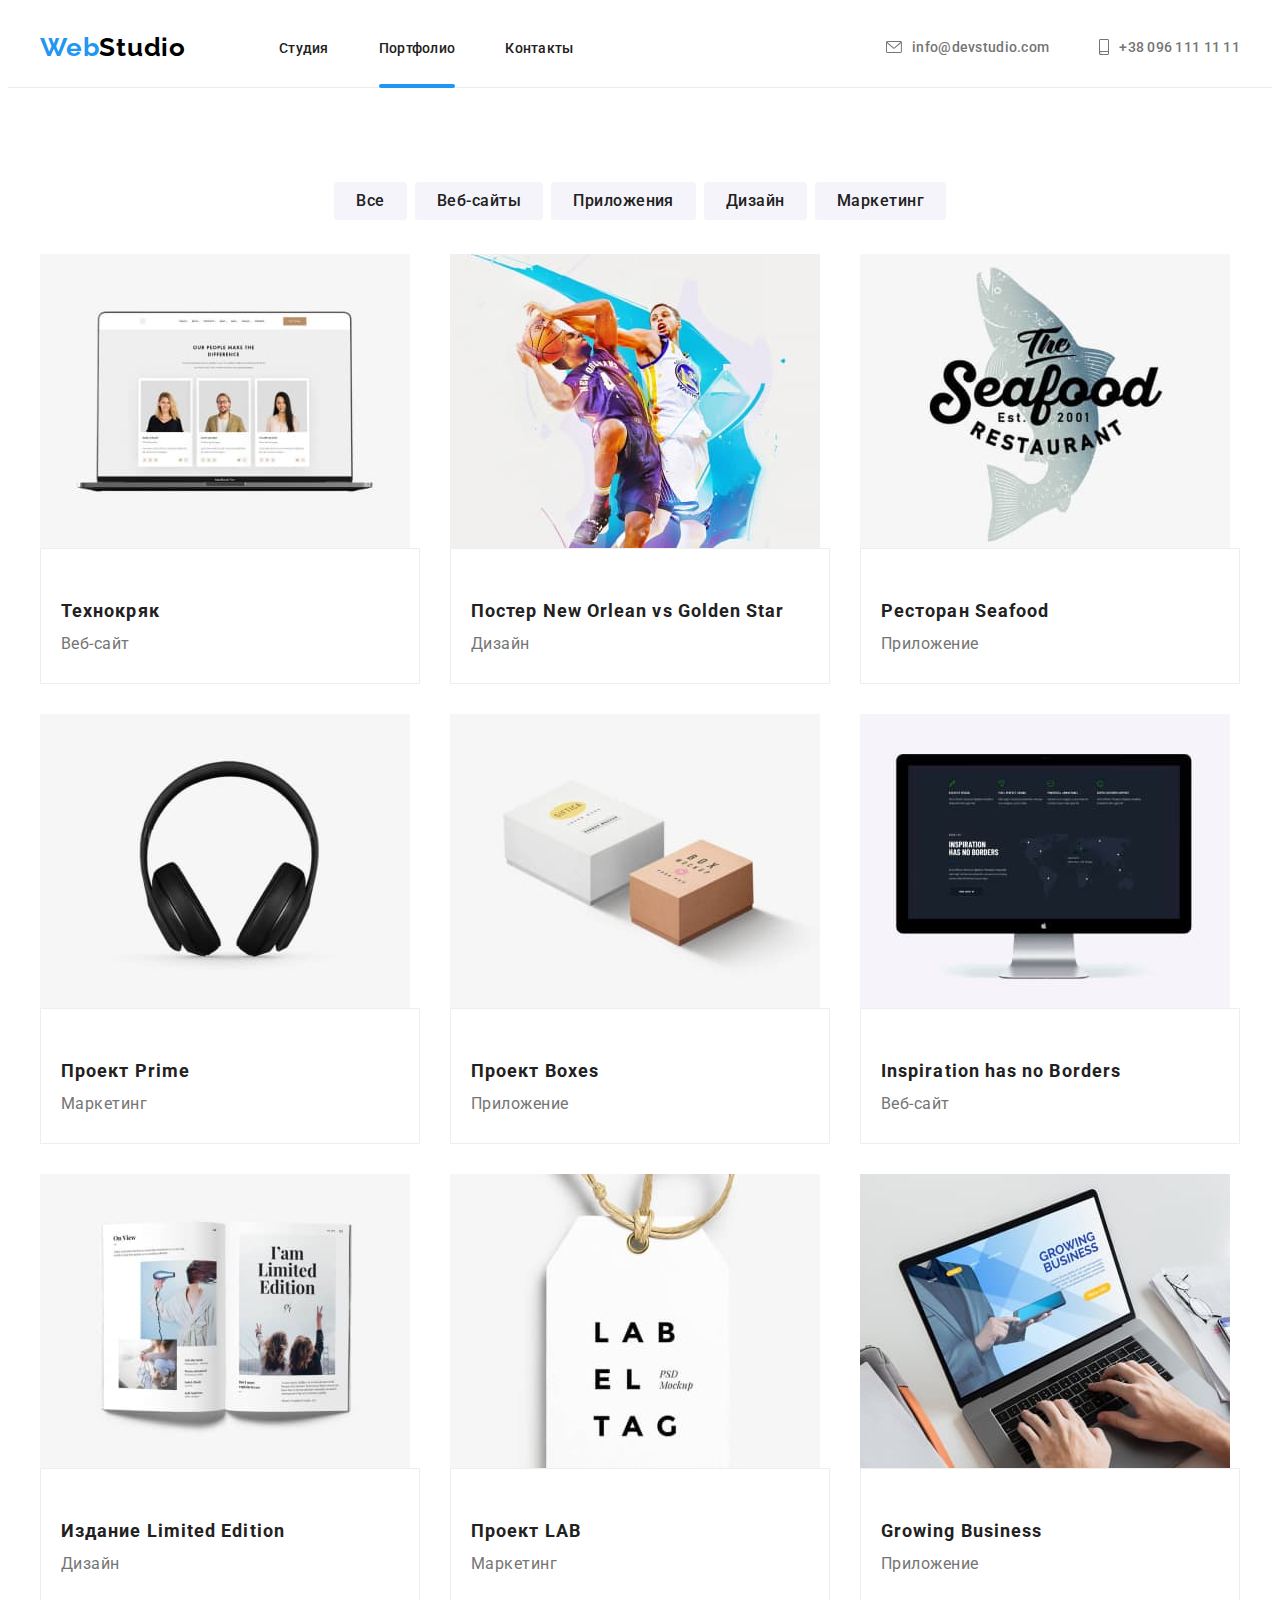
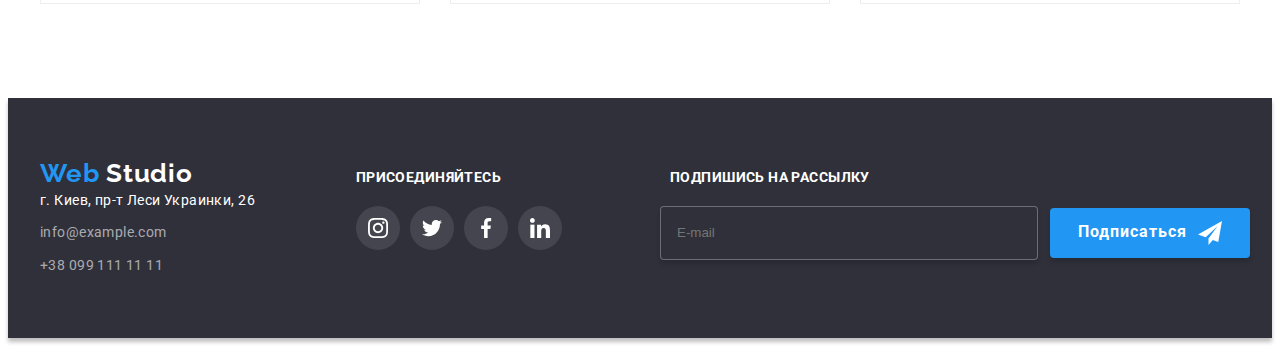
==== commit 9cf8c5a6: "Добавление миксинов" ====
--- a/portfolio.html
+++ b/portfolio.html
@@ -25,7 +25,9 @@
   <body>
     <header class="header">
       <div class="container container__nav-logo">
-        <a class="logo"><span class="logo__logo-web">Web</span>Studio</a>
+        <a class="logo logo_theme_light"
+          ><span class="logo__logo-web">Web</span>Studio</a
+        >
         <nav class="navigation">
           <ul class="menu list">
             <li class="menu__item">
--- a/css/portfolio.min.css
+++ b/css/portfolio.min.css
@@ -1,2 +1,2 @@
-:root{--main-font: Roboto, sans-serif;--secondari-font: Raleway, sans-serif;--accent-color: #2196f3;--accent-text-color: #212121;--accent-too-color: #757575;--color-white: #ffffff;--card-set-gap: 30px;--functcii--transition: 250ms cubic-bezier(0.4, 0, 0.2, 1)}.visually-hidden{position:absolute;width:1px;height:1px;margin:-1px;border:0;padding:0;white-space:nowrap;clip-path:inset(100%);clip:rect(0 0 0 0);overflow:hidden}body{font-family:var(--main-font)}.link{text-decoration:none}.list{list-style:none}.address{font-style:normal}button{font-family:inherit}h1,h2,h3,h4,h5,h6,p{margin:0}ul,ol{margin:0;padding:0}img{display:block;max-width:100%}.container{margin-left:auto;margin-right:auto;width:1200px;padding-left:15px;padding-right:15px}.logo{font-size:26px;line-height:1.19;letter-spacing:.03em;font-family:var(--secondari-font);font-weight:700;margin-right:93px;font-style:normal}.logo_theme_light{color:#000000}.logo_theme_dark{color:var(--color-white);margin-bottom:20px}.logo__logo-web{color:var(--accent-color)}.container__nav-logo{display:flex;align-items:center}.components{font-size:36px;line-height:1.16;letter-spacing:.03em;font-weight:700;text-align:center;color:var(--accent-text-color);margin-bottom:50px}.address-item__city{font-size:14px;line-height:1.71;letter-spacing:.03em;color:var(--color-white);margin-bottom:9px}.contact-list-dark__info:not(:last-child){margin-bottom:9px}.contact-list-dark__mail-tel{font-size:14px;line-height:1.71;letter-spacing:.03em;color:rgba(255,255,255,0.6);background:#2f303a}.address-item{font-style:normal}.address-item:not(:last-child){margin-bottom:9px}.social-list__icon{width:20px;height:20px;fill:currentColor;transition:250ms cubic-bezier(0.4, 0, 0.2, 1)}.social-list__link:hover .social-list__icon,.social-list__link:focus .social-list__icon{color:var(--color-white)}.social-list{display:flex;align-items:center;justify-content:space-between}.footer-list{display:flex;align-items:center;justify-content:space-between;margin-top:20px;width:206px;height:44px}.social-list__link{display:flex;justify-content:center;align-items:center;width:44px;height:44px;border-radius:50%;color:#afb1b8;transition:250ms cubic-bezier(0.4, 0, 0.2, 1)}.social-list__link:hover,.social-list__link:focus{background-color:var(--accent-color);color:var(--accent-color)}.social-link{display:flex;justify-content:center;align-items:center;width:44px;height:44px;border-radius:50%;color:var(--color-white);background-color:rgba(255,255,255,0.1);transition:250ms cubic-bezier(0.4, 0, 0.2, 1)}.social-link:hover,.social-link:focus{background-color:var(--accent-color);color:var(--color-white)}.header{padding-top:24px;padding-bottom:24px;display:flex;justify-content:space-between;align-items:center;border-bottom:1px solid #ececec}.contact-list{display:flex;margin-left:auto;align-items:center}.contact-list__link{display:flex;justify-content:center;align-items:center;font-weight:500;font-size:14px;line-height:1.1;letter-spacing:0.02em;color:var(--accent-too-color);transition:var(--functcii--transition)}.contact-list__link:hover,.contact-list__link:focus{color:var(--accent-color);transition:250ms cubic-bezier(0.4, 0, 0.2, 1)}.contact-list__item{display:block}.contact-list__item:not(:last-child){margin-right:50px}.contact-list__icon{justify-content:center;align-items:center;margin-right:10px;fill:currentColor}.navigation{display:flex;align-items:center}.menu{display:flex;margin-left:auto;align-items:center}.menu__link{font-weight:500;font-size:14px;line-height:1.14;letter-spacing:0.02em;color:var(--accent-text-color);position:relative;transition:var(--functcii--transition)}.menu__link:hover,.menu__link:focus{background-color:var(--color-white);color:var(--accent-color);transition:var(--functcii--transition)}.menu__item:not(:last-child){margin-right:50px}.linner::after{content:"";position:absolute;left:0;bottom:0;display:block;width:100%;height:4px;background-color:var(--accent-color);margin-bottom:-32px;border-radius:2px}.knob__btn{padding:6px 22px;display:inline-block;min-width:73px;font-weight:500;font-size:16px;line-height:1.62;text-align:center;letter-spacing:0.03em;color:var(--accent-text-color);background-color:#f5f4fa;cursor:pointer;border:0px;border-radius:4px;transition:250ms cubic-bezier(0.4, 0, 0.2, 1)}.knob__btn:hover,.knob__btn:focus{background-color:var(--accent-color);color:var(--color-white);box-shadow:0px 3px 1px rgba(0,0,0,0.1),0px 1px 2px rgba(0,0,0,0.08),0px 2px 2px rgba(0,0,0,0.12);transition:color 250ms cubic-bezier(0.4, 0, 0.2, 1),background-color 250ms cubic-bezier(0.4, 0, 0.2, 1),box-shadow 250ms cubic-bezier(0.4, 0, 0.2, 1)}.knob{display:flex;justify-content:center;margin-bottom:34px}.knob__item{cursor:pointer;background:#f5f4fa;border-radius:4px}.knob__item:not(:last-child){margin-right:8px}.cards{padding:0;margin:0;list-style:none;display:flex;flex-wrap:wrap;margin-left:calc(-1 * var(--card-set-gap));margin-top:calc(-1 * var(--card-set-gap));overflow:hidden}.cards__item{transition:transform 250ms cubic-bezier(0.4, 0, 0.2, 1),background-color 250ms cubic-bezier(0.4, 0, 0.2, 1),box-shadow 500ms cubic-bezier(0.4, 0, 0.2, 1)}.cards__item:hover,.cards__item:focus{box-shadow:0px 1px 1px rgba(0,0,0,0.12),0px 4px 4px rgba(0,0,0,0.06),1px 4px 6px rgba(0,0,0,0.16)}.cards>.cards__item{flex-basis:calc(100% / 3 - var(--card-set-gap));margin-left:var(--card-set-gap);margin-top:var(--card-set-gap)}.cards__link{transition:transform 250ms cubic-bezier(0.4, 0, 0.2, 1),background-color 250ms cubic-bezier(0.4, 0, 0.2, 1),box-shadow 250ms cubic-bezier(0.4, 0, 0.2, 1)}.cards__link:hover,.cards__link:focus{transition:transform 250ms cubic-bezier(0.4, 0, 0.2, 1),background-color 250ms cubic-bezier(0.4, 0, 0.2, 1),box-shadow 250ms cubic-bezier(0.4, 0, 0.2, 1)}.cards-hover{position:absolute;top:0;left:0;height:100%;padding:63px 24px;background:rgba(33,150,243,0.9);transform:translateY(100%);transition:transform 250ms cubic-bezier(0.4, 0, 0.2, 1)}.cards__link:hover .cards-hover,.cards__link:focus .cards-hover{transform:translateY(0%);box-shadow:0px 1px 1px rgba(0,0,0,0.12),0px 4px 4px rgba(0,0,0,0.06),1px 4px 6px rgba(0,0,0,0.16);transition:transform 250ms cubic-bezier(0.4, 0, 0.2, 1),background-color 250ms cubic-bezier(0.4, 0, 0.2, 1),box-shadow 250ms cubic-bezier(0.4, 0, 0.2, 1)}.cards__img{position:relative;overflow:hidden}.cards-hover__text{color:var(--color-white);font-size:18px;line-height:1.5;letter-spacing:0.03em}.filters{margin-bottom:94px;margin-top:94px}.cards-content__title{font-weight:700;font-size:18px;line-height:2;letter-spacing:0.06em;color:var(--accent-text-color);margin-top:20px}.cards-content__text{font-size:16px;line-height:1.87;letter-spacing:0.03em;color:var(--accent-too-color)}.cards-content{padding:24px 20px;border:1px solid #eeeeee;transition:transform 250ms cubic-bezier(0.4, 0, 0.2, 1),box-shadow 250ms cubic-bezier(0.4, 0, 0.2, 1)}.main-footer-box{display:flex;align-items:baseline}.footer-box{display:flex;flex-direction:column}.footer-box-second{display:flex;flex-direction:column;width:206px;margin-left:70px}.footer-black{background:#2f303a;box-shadow:0px 4px 4px rgba(0,0,0,0.25);padding-top:60px;padding-bottom:60px}.footer-box-second__title{font-weight:700;font-size:14px;line-height:1.14;letter-spacing:0.03em;text-transform:uppercase;color:var(--color-white)}.footer-form-email__text{display:block;font-size:14px;line-height:1.14;letter-spacing:0.03em;text-transform:uppercase;color:#ffffff;margin-bottom:20px}.footer-form-main{display:flex;flex-direction:column;width:570px;margin-left:auto}.footer-button{display:flex;align-items:center;min-width:200px;height:50px;margin-left:12px;padding:10px 28px;background:var(--accent-color);box-shadow:0px 4px 4px rgba(0,0,0,0.15);border-radius:4px;cursor:pointer;border:0;justify-content:space-between}.footer-button__text{font-size:16px;line-height:1.88;font-weight:700;display:flex;align-items:center;text-align:center;letter-spacing:0.06em;color:#ffffff}.footer-form-input{display:flex;align-items:center}.footer-email-input{height:50px;min-width:358px;padding-left:16px;border:1px solid rgba(255,255,255,0.3);box-shadow:0px 4px 4px rgba(0,0,0,0.15);border-radius:4px;background:#2f303a;color:var(--color-white)}.footer-email-input:focus{border-color:var(--accent-color);outline:none}.footer-button__icon{width:24px;height:24px}
+:root{--main-font: Roboto, sans-serif;--secondari-font: Raleway, sans-serif;--accent-color: #2196f3;--accent-text-color: #212121;--accent-too-color: #757575;--color-white: #ffffff;--card-set-gap: 30px;--functcii--transition: 250ms cubic-bezier(0.4, 0, 0.2, 1)}.visually-hidden{position:absolute;width:1px;height:1px;margin:-1px;border:0;padding:0;white-space:nowrap;clip-path:inset(100%);clip:rect(0 0 0 0);overflow:hidden}body{font-family:var(--main-font)}.link{text-decoration:none}.list{list-style:none}.address{font-style:normal}button{font-family:inherit}h1,h2,h3,h4,h5,h6,p{margin:0}ul,ol{margin:0;padding:0}img{display:block;max-width:100%}.container{margin-left:auto;margin-right:auto;width:1200px;padding-left:15px;padding-right:15px}.logo{font-size:26px;line-height:1.19;letter-spacing:.03em;font-family:var(--secondari-font);font-weight:700;margin-right:93px;font-style:normal}.logo_theme_light{color:#000000}.logo_theme_dark{color:var(--color-white);margin-bottom:20px}.logo__logo-web{color:var(--accent-color)}.container__nav-logo{display:flex;align-items:center}.components{font-size:36px;line-height:1.16;letter-spacing:.03em;font-weight:700;text-align:center;color:var(--accent-text-color);margin-bottom:50px}.address-item__city{font-size:14px;line-height:1.71;letter-spacing:.03em;color:var(--color-white);margin-bottom:9px}.contact-list-dark__info:not(:last-child){margin-bottom:9px}.contact-list-dark__mail-tel{font-size:14px;line-height:1.71;letter-spacing:.03em;color:rgba(255,255,255,0.6);background:#2f303a}.address-item{font-style:normal}.address-item:not(:last-child){margin-bottom:9px}.social-list__icon{width:20px;height:20px;fill:currentColor;transition:--functcii--transition}.social-list__link:hover .social-list__icon,.social-list__link:focus .social-list__icon{color:var(--color-white)}.social-list{display:flex;align-items:center;justify-content:space-between}.footer-list{display:flex;align-items:center;justify-content:space-between;margin-top:20px;width:206px;height:44px}.social-list__link{display:flex;align-items:center;justify-content:center;width:44px;height:44px;border-radius:50%;color:#afb1b8;transition:--functcii--transition}.social-list__link:hover,.social-list__link:focus{background-color:var(--accent-color);color:var(--accent-color)}.social-link{display:flex;align-items:center;justify-content:center;width:44px;height:44px;border-radius:50%;color:var(--color-white);background-color:rgba(255,255,255,0.1);transition:--functcii--transition}.social-link:hover,.social-link:focus{background-color:var(--accent-color);color:var(--color-white)}.header{display:flex;align-items:center;justify-content:space-between;padding-top:24px;padding-bottom:24px;border-bottom:1px solid #ececec}.contact-list{display:flex;margin-left:auto;align-items:center}.contact-list__link{display:flex;align-items:center;justify-content:center;font-size:14px;line-height:1.1;letter-spacing:.02em;font-weight:500;color:var(--accent-too-color);transition:var(--functcii--transition)}.contact-list__link:hover,.contact-list__link:focus{color:var(--accent-color);transition:250ms cubic-bezier(0.4, 0, 0.2, 1)}.contact-list__item{display:block}.contact-list__item:not(:last-child){margin-right:50px}.contact-list__icon{justify-content:center;align-items:center;margin-right:10px;fill:currentColor}.menu{display:flex;align-items:center;justify-content:center;margin-left:auto}.menu__link{font-size:14px;line-height:1.14;letter-spacing:.02em;font-weight:500;color:var(--accent-text-color);position:relative;transition:var(--functcii--transition)}.menu__link:hover,.menu__link:focus{background-color:var(--color-white);color:var(--accent-color);transition:var(--functcii--transition)}.menu__item:not(:last-child){margin-right:50px}.linner::after{content:"";position:absolute;left:0;bottom:0;display:block;width:100%;height:4px;background-color:var(--accent-color);margin-bottom:-32px;border-radius:2px}.knob__btn{font-size:16px;line-height:1.62;letter-spacing:.03em;padding:6px 22px;display:inline-block;min-width:73px;font-weight:500;text-align:center;color:var(--accent-text-color);background-color:#f5f4fa;cursor:pointer;border:0px;border-radius:4px;transition:250ms cubic-bezier(0.4, 0, 0.2, 1)}.knob__btn:hover,.knob__btn:focus{background-color:var(--accent-color);color:var(--color-white);box-shadow:0px 3px 1px rgba(0,0,0,0.1),0px 1px 2px rgba(0,0,0,0.08),0px 2px 2px rgba(0,0,0,0.12);transition:color 250ms cubic-bezier(0.4, 0, 0.2, 1),background-color 250ms cubic-bezier(0.4, 0, 0.2, 1),box-shadow 250ms cubic-bezier(0.4, 0, 0.2, 1)}.knob{display:flex;align-items:center;justify-content:center;margin-bottom:34px}.knob__item{cursor:pointer;background:#f5f4fa;border-radius:4px}.knob__item:not(:last-child){margin-right:8px}.cards{padding:0;margin:0;list-style:none;display:flex;flex-wrap:wrap;margin-left:calc(-1 * var(--card-set-gap));margin-top:calc(-1 * var(--card-set-gap));overflow:hidden}.cards__item{transition:transform 250ms cubic-bezier(0.4, 0, 0.2, 1),background-color 250ms cubic-bezier(0.4, 0, 0.2, 1),box-shadow 500ms cubic-bezier(0.4, 0, 0.2, 1)}.cards__item:hover,.cards__item:focus{box-shadow:0px 1px 1px rgba(0,0,0,0.12),0px 4px 4px rgba(0,0,0,0.06),1px 4px 6px rgba(0,0,0,0.16)}.cards>.cards__item{flex-basis:calc(100% / 3 - var(--card-set-gap));margin-left:var(--card-set-gap);margin-top:var(--card-set-gap)}.cards__link{transition:transform 250ms cubic-bezier(0.4, 0, 0.2, 1),background-color 250ms cubic-bezier(0.4, 0, 0.2, 1),box-shadow 250ms cubic-bezier(0.4, 0, 0.2, 1)}.cards__link:hover,.cards__link:focus{transition:transform 250ms cubic-bezier(0.4, 0, 0.2, 1),background-color 250ms cubic-bezier(0.4, 0, 0.2, 1),box-shadow 250ms cubic-bezier(0.4, 0, 0.2, 1)}.cards-hover{position:absolute;top:0;left:0;height:100%;padding:63px 24px;background:rgba(33,150,243,0.9);transform:translateY(100%);transition:transform 250ms cubic-bezier(0.4, 0, 0.2, 1)}.cards__link:hover .cards-hover,.cards__link:focus .cards-hover{transform:translateY(0%);box-shadow:0px 1px 1px rgba(0,0,0,0.12),0px 4px 4px rgba(0,0,0,0.06),1px 4px 6px rgba(0,0,0,0.16);transition:transform 250ms cubic-bezier(0.4, 0, 0.2, 1),background-color 250ms cubic-bezier(0.4, 0, 0.2, 1),box-shadow 250ms cubic-bezier(0.4, 0, 0.2, 1)}.cards__img{position:relative;overflow:hidden}.cards-hover__text{font-size:18px;line-height:1.5;letter-spacing:.03em;color:var(--color-white)}.filters{margin-bottom:94px;margin-top:94px}.cards-content__title{font-size:18px;line-height:2;letter-spacing:.06em;font-weight:700;color:var(--accent-text-color);margin-top:20px}.cards-content__text{font-size:16px;line-height:1.87;letter-spacing:.03em;color:var(--accent-too-color)}.cards-content{padding:24px 20px;border:1px solid #eeeeee;transition:transform 250ms cubic-bezier(0.4, 0, 0.2, 1),box-shadow 250ms cubic-bezier(0.4, 0, 0.2, 1)}.main-footer-box{display:flex;align-items:baseline}.footer-box{display:flex;flex-direction:column}.footer-box-second{display:flex;flex-direction:column;width:206px;margin-left:70px}.footer-black{background:#2f303a;box-shadow:0px 4px 4px rgba(0,0,0,0.25);padding-top:60px;padding-bottom:60px}.footer-box-second__title{font-size:14px;line-height:1.14;letter-spacing:.03em;font-weight:700;text-transform:uppercase;color:var(--color-white)}.footer-form-email__text{font-size:14px;line-height:1.14;letter-spacing:.03em;display:block;font-size:14px;line-height:1.14;letter-spacing:0.03em;text-transform:uppercase;color:#ffffff;margin-bottom:20px}.footer-form-main{display:flex;flex-direction:column;width:570px;margin-left:auto}.footer-button{display:flex;align-items:center;justify-content:space-between;min-width:200px;height:50px;margin-left:12px;padding:10px 28px;background:var(--accent-color);box-shadow:0px 4px 4px rgba(0,0,0,0.15);border-radius:4px;cursor:pointer;border:0}.footer-button__text{font-size:16px;line-height:1.88;letter-spacing:.06em;font-weight:700;display:flex;align-items:center;text-align:center;color:#ffffff}.footer-form-input{display:flex;align-items:center;justify-content:center}.footer-email-input{height:50px;min-width:358px;padding-left:16px;border:1px solid rgba(255,255,255,0.3);box-shadow:0px 4px 4px rgba(0,0,0,0.15);border-radius:4px;background:#2f303a;color:var(--color-white)}.footer-email-input:focus{border-color:var(--accent-color);outline:none}.footer-button__icon{width:24px;height:24px}
 /*# sourceMappingURL=portfolio.min.css.map */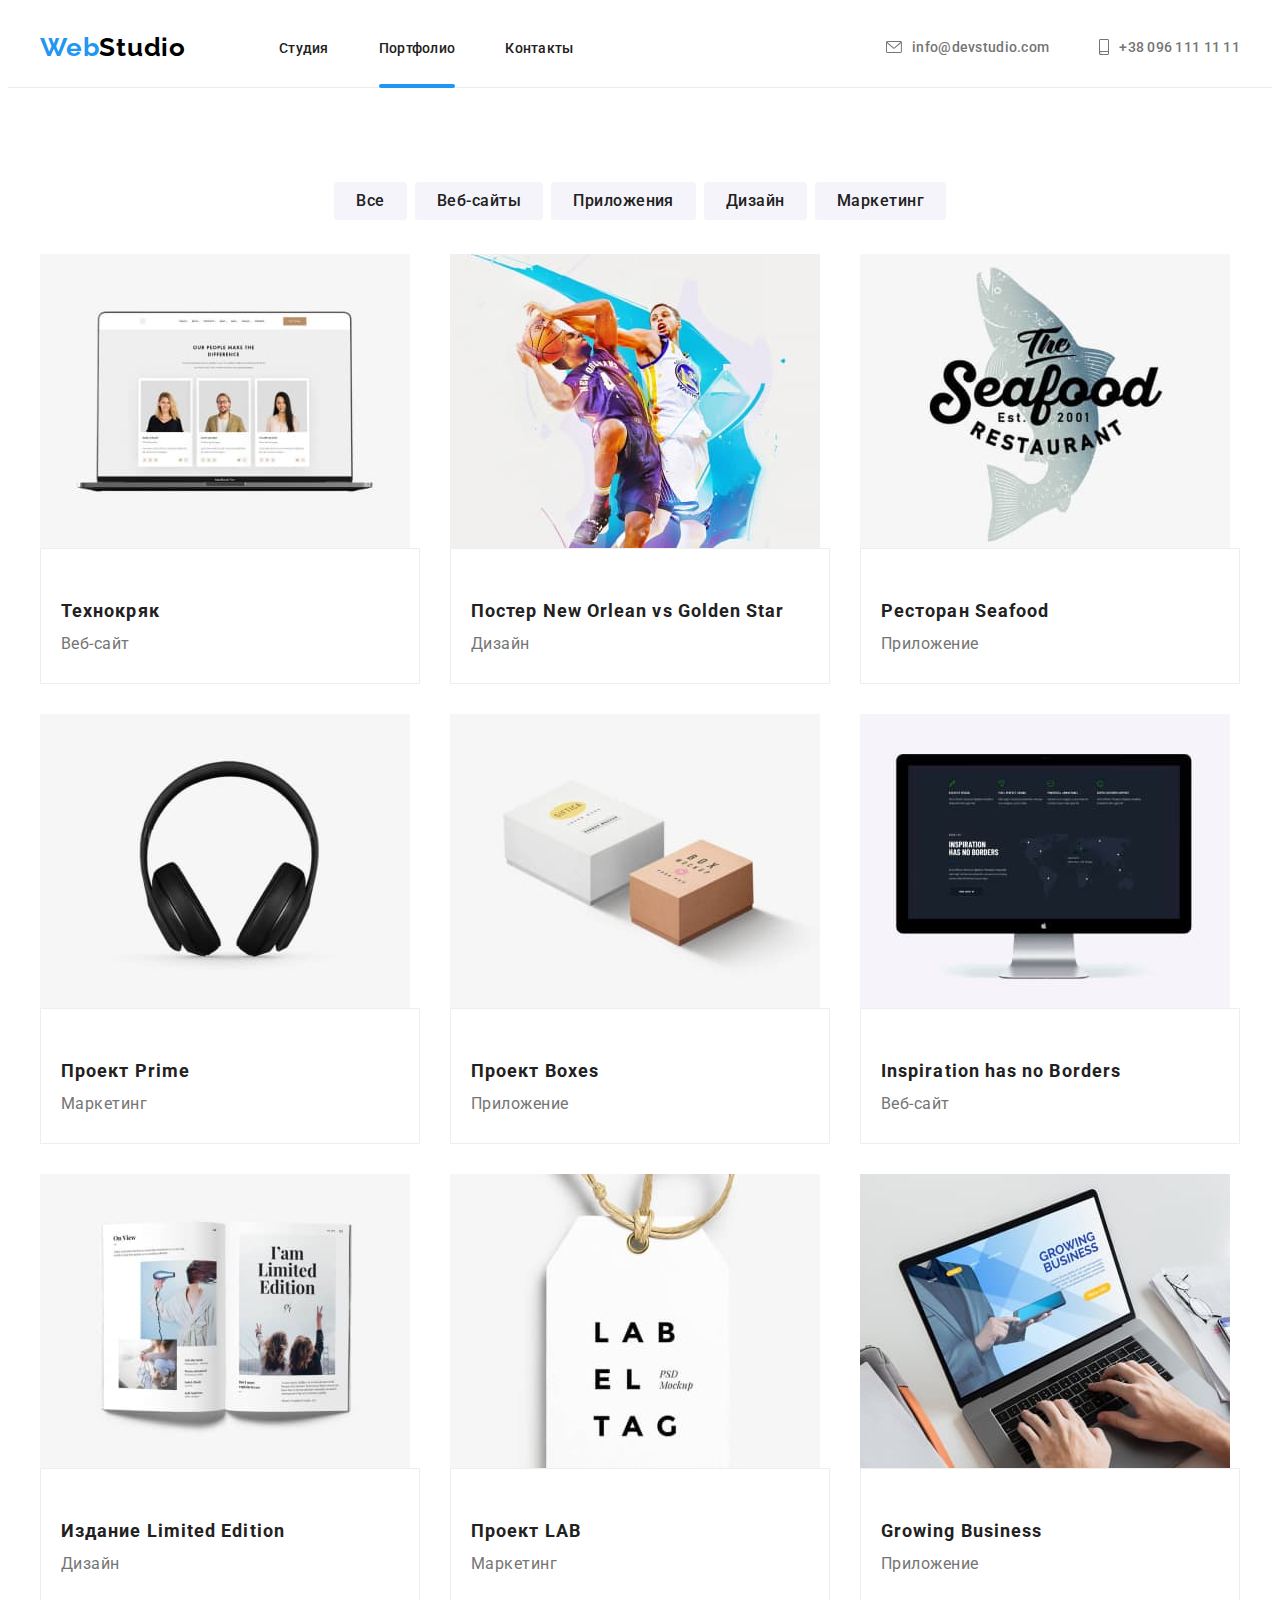
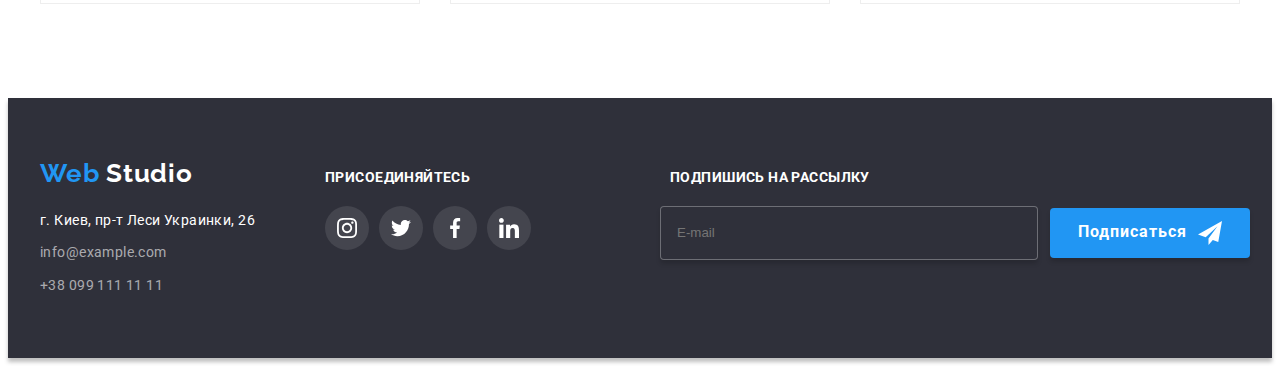
==== commit 215892b7: "Добавление миксинов и переменной" ====
--- a/portfolio.html
+++ b/portfolio.html
@@ -342,30 +342,30 @@
         </div>
         <div class="footer-box-second">
           <p class="footer-box-second__title">Присоединяйтесь</p>
-          <ul class="footer-list list">
-            <li class="social-item">
-              <a href="" class="social-link link">
+          <ul class="social-list_theme-dark list">
+            <li class="social-list__item">
+              <a href="" class="social-dark__link link">
                 <svg class="social-list__icon">
                   <use href="./images/sprite.svg#icon-instagram"></use>
                 </svg>
               </a>
             </li>
-            <li class="social-item">
-              <a href="" class="social-link link">
+            <li class="social-list__item">
+              <a href="" class="social-dark__link link">
                 <svg class="social-list__icon">
                   <use href="./images/sprite.svg#icon-twitter"></use>
                 </svg>
               </a>
             </li>
-            <li class="social-item">
-              <a href="" class="social-link link">
+            <li class="social-list__item">
+              <a href="" class="social-dark__link link">
                 <svg class="social-list__icon">
                   <use href="./images/sprite.svg#icon-facebook"></use>
                 </svg>
               </a>
             </li>
-            <li class="social-item">
-              <a href="" class="social-link link">
+            <li class="social-list__item">
+              <a href="" class="social-dark__link link">
                 <svg class="social-list__icon">
                   <use href="./images/sprite.svg#icon-linkedin"></use>
                 </svg>
--- a/css/portfolio.min.css
+++ b/css/portfolio.min.css
@@ -1,2 +1,2 @@
-:root{--main-font: Roboto, sans-serif;--secondari-font: Raleway, sans-serif;--accent-color: #2196f3;--accent-text-color: #212121;--accent-too-color: #757575;--color-white: #ffffff;--card-set-gap: 30px;--functcii--transition: 250ms cubic-bezier(0.4, 0, 0.2, 1)}.visually-hidden{position:absolute;width:1px;height:1px;margin:-1px;border:0;padding:0;white-space:nowrap;clip-path:inset(100%);clip:rect(0 0 0 0);overflow:hidden}body{font-family:var(--main-font)}.link{text-decoration:none}.list{list-style:none}.address{font-style:normal}button{font-family:inherit}h1,h2,h3,h4,h5,h6,p{margin:0}ul,ol{margin:0;padding:0}img{display:block;max-width:100%}.container{margin-left:auto;margin-right:auto;width:1200px;padding-left:15px;padding-right:15px}.logo{font-size:26px;line-height:1.19;letter-spacing:.03em;font-family:var(--secondari-font);font-weight:700;margin-right:93px;font-style:normal}.logo_theme_light{color:#000000}.logo_theme_dark{color:var(--color-white);margin-bottom:20px}.logo__logo-web{color:var(--accent-color)}.container__nav-logo{display:flex;align-items:center}.components{font-size:36px;line-height:1.16;letter-spacing:.03em;font-weight:700;text-align:center;color:var(--accent-text-color);margin-bottom:50px}.address-item__city{font-size:14px;line-height:1.71;letter-spacing:.03em;color:var(--color-white);margin-bottom:9px}.contact-list-dark__info:not(:last-child){margin-bottom:9px}.contact-list-dark__mail-tel{font-size:14px;line-height:1.71;letter-spacing:.03em;color:rgba(255,255,255,0.6);background:#2f303a}.address-item{font-style:normal}.address-item:not(:last-child){margin-bottom:9px}.social-list__icon{width:20px;height:20px;fill:currentColor;transition:--functcii--transition}.social-list__link:hover .social-list__icon,.social-list__link:focus .social-list__icon{color:var(--color-white)}.social-list{display:flex;align-items:center;justify-content:space-between}.footer-list{display:flex;align-items:center;justify-content:space-between;margin-top:20px;width:206px;height:44px}.social-list__link{display:flex;align-items:center;justify-content:center;width:44px;height:44px;border-radius:50%;color:#afb1b8;transition:--functcii--transition}.social-list__link:hover,.social-list__link:focus{background-color:var(--accent-color);color:var(--accent-color)}.social-link{display:flex;align-items:center;justify-content:center;width:44px;height:44px;border-radius:50%;color:var(--color-white);background-color:rgba(255,255,255,0.1);transition:--functcii--transition}.social-link:hover,.social-link:focus{background-color:var(--accent-color);color:var(--color-white)}.header{display:flex;align-items:center;justify-content:space-between;padding-top:24px;padding-bottom:24px;border-bottom:1px solid #ececec}.contact-list{display:flex;margin-left:auto;align-items:center}.contact-list__link{display:flex;align-items:center;justify-content:center;font-size:14px;line-height:1.1;letter-spacing:.02em;font-weight:500;color:var(--accent-too-color);transition:var(--functcii--transition)}.contact-list__link:hover,.contact-list__link:focus{color:var(--accent-color);transition:250ms cubic-bezier(0.4, 0, 0.2, 1)}.contact-list__item{display:block}.contact-list__item:not(:last-child){margin-right:50px}.contact-list__icon{justify-content:center;align-items:center;margin-right:10px;fill:currentColor}.menu{display:flex;align-items:center;justify-content:center;margin-left:auto}.menu__link{font-size:14px;line-height:1.14;letter-spacing:.02em;font-weight:500;color:var(--accent-text-color);position:relative;transition:var(--functcii--transition)}.menu__link:hover,.menu__link:focus{background-color:var(--color-white);color:var(--accent-color);transition:var(--functcii--transition)}.menu__item:not(:last-child){margin-right:50px}.linner::after{content:"";position:absolute;left:0;bottom:0;display:block;width:100%;height:4px;background-color:var(--accent-color);margin-bottom:-32px;border-radius:2px}.knob__btn{font-size:16px;line-height:1.62;letter-spacing:.03em;padding:6px 22px;display:inline-block;min-width:73px;font-weight:500;text-align:center;color:var(--accent-text-color);background-color:#f5f4fa;cursor:pointer;border:0px;border-radius:4px;transition:250ms cubic-bezier(0.4, 0, 0.2, 1)}.knob__btn:hover,.knob__btn:focus{background-color:var(--accent-color);color:var(--color-white);box-shadow:0px 3px 1px rgba(0,0,0,0.1),0px 1px 2px rgba(0,0,0,0.08),0px 2px 2px rgba(0,0,0,0.12);transition:color 250ms cubic-bezier(0.4, 0, 0.2, 1),background-color 250ms cubic-bezier(0.4, 0, 0.2, 1),box-shadow 250ms cubic-bezier(0.4, 0, 0.2, 1)}.knob{display:flex;align-items:center;justify-content:center;margin-bottom:34px}.knob__item{cursor:pointer;background:#f5f4fa;border-radius:4px}.knob__item:not(:last-child){margin-right:8px}.cards{padding:0;margin:0;list-style:none;display:flex;flex-wrap:wrap;margin-left:calc(-1 * var(--card-set-gap));margin-top:calc(-1 * var(--card-set-gap));overflow:hidden}.cards__item{transition:transform 250ms cubic-bezier(0.4, 0, 0.2, 1),background-color 250ms cubic-bezier(0.4, 0, 0.2, 1),box-shadow 500ms cubic-bezier(0.4, 0, 0.2, 1)}.cards__item:hover,.cards__item:focus{box-shadow:0px 1px 1px rgba(0,0,0,0.12),0px 4px 4px rgba(0,0,0,0.06),1px 4px 6px rgba(0,0,0,0.16)}.cards>.cards__item{flex-basis:calc(100% / 3 - var(--card-set-gap));margin-left:var(--card-set-gap);margin-top:var(--card-set-gap)}.cards__link{transition:transform 250ms cubic-bezier(0.4, 0, 0.2, 1),background-color 250ms cubic-bezier(0.4, 0, 0.2, 1),box-shadow 250ms cubic-bezier(0.4, 0, 0.2, 1)}.cards__link:hover,.cards__link:focus{transition:transform 250ms cubic-bezier(0.4, 0, 0.2, 1),background-color 250ms cubic-bezier(0.4, 0, 0.2, 1),box-shadow 250ms cubic-bezier(0.4, 0, 0.2, 1)}.cards-hover{position:absolute;top:0;left:0;height:100%;padding:63px 24px;background:rgba(33,150,243,0.9);transform:translateY(100%);transition:transform 250ms cubic-bezier(0.4, 0, 0.2, 1)}.cards__link:hover .cards-hover,.cards__link:focus .cards-hover{transform:translateY(0%);box-shadow:0px 1px 1px rgba(0,0,0,0.12),0px 4px 4px rgba(0,0,0,0.06),1px 4px 6px rgba(0,0,0,0.16);transition:transform 250ms cubic-bezier(0.4, 0, 0.2, 1),background-color 250ms cubic-bezier(0.4, 0, 0.2, 1),box-shadow 250ms cubic-bezier(0.4, 0, 0.2, 1)}.cards__img{position:relative;overflow:hidden}.cards-hover__text{font-size:18px;line-height:1.5;letter-spacing:.03em;color:var(--color-white)}.filters{margin-bottom:94px;margin-top:94px}.cards-content__title{font-size:18px;line-height:2;letter-spacing:.06em;font-weight:700;color:var(--accent-text-color);margin-top:20px}.cards-content__text{font-size:16px;line-height:1.87;letter-spacing:.03em;color:var(--accent-too-color)}.cards-content{padding:24px 20px;border:1px solid #eeeeee;transition:transform 250ms cubic-bezier(0.4, 0, 0.2, 1),box-shadow 250ms cubic-bezier(0.4, 0, 0.2, 1)}.main-footer-box{display:flex;align-items:baseline}.footer-box{display:flex;flex-direction:column}.footer-box-second{display:flex;flex-direction:column;width:206px;margin-left:70px}.footer-black{background:#2f303a;box-shadow:0px 4px 4px rgba(0,0,0,0.25);padding-top:60px;padding-bottom:60px}.footer-box-second__title{font-size:14px;line-height:1.14;letter-spacing:.03em;font-weight:700;text-transform:uppercase;color:var(--color-white)}.footer-form-email__text{font-size:14px;line-height:1.14;letter-spacing:.03em;display:block;font-size:14px;line-height:1.14;letter-spacing:0.03em;text-transform:uppercase;color:#ffffff;margin-bottom:20px}.footer-form-main{display:flex;flex-direction:column;width:570px;margin-left:auto}.footer-button{display:flex;align-items:center;justify-content:space-between;min-width:200px;height:50px;margin-left:12px;padding:10px 28px;background:var(--accent-color);box-shadow:0px 4px 4px rgba(0,0,0,0.15);border-radius:4px;cursor:pointer;border:0}.footer-button__text{font-size:16px;line-height:1.88;letter-spacing:.06em;font-weight:700;display:flex;align-items:center;text-align:center;color:#ffffff}.footer-form-input{display:flex;align-items:center;justify-content:center}.footer-email-input{height:50px;min-width:358px;padding-left:16px;border:1px solid rgba(255,255,255,0.3);box-shadow:0px 4px 4px rgba(0,0,0,0.15);border-radius:4px;background:#2f303a;color:var(--color-white)}.footer-email-input:focus{border-color:var(--accent-color);outline:none}.footer-button__icon{width:24px;height:24px}
+:root{--main-font: Roboto, sans-serif;--secondari-font: Raleway, sans-serif;--accent-color: #2196f3;--accent-text-color: #212121;--accent-too-color: #757575;--color-white: #ffffff;--background-footer: #2f303a;--card-set-gap: 30px;--functcii--transition: 250ms cubic-bezier(0.4, 0, 0.2, 1)}.visually-hidden{position:absolute;width:1px;height:1px;margin:-1px;border:0;padding:0;white-space:nowrap;clip-path:inset(100%);clip:rect(0 0 0 0);overflow:hidden}body{font-family:var(--main-font)}.link{text-decoration:none}.list{list-style:none}.address{font-style:normal}button{font-family:inherit}h1,h2,h3,h4,h5,h6,p{margin:0}ul,ol{margin:0;padding:0}img{display:block;max-width:100%}.container{margin-left:auto;margin-right:auto;width:1200px;padding-left:15px;padding-right:15px}.main-footer-box{display:flex;align-items:baseline}.logo{font-size:26px;line-height:1.19;letter-spacing:.03em;font-family:var(--secondari-font);font-weight:700;font-style:normal}.logo_theme_light{color:#000000;margin-right:93px}.logo_theme_dark{color:var(--color-white);display:block;margin-bottom:20px}.logo__logo-web{color:var(--accent-color)}.container__nav-logo{display:flex;align-items:center}.components{font-size:36px;line-height:1.16;letter-spacing:.03em;font-weight:700;text-align:center;color:var(--accent-text-color);margin-bottom:50px}.address-item__city{font-size:14px;line-height:1.71;letter-spacing:.03em;color:var(--color-white);margin-bottom:9px}.contact-list-dark__info:not(:last-child){margin-bottom:9px}.contact-list-dark__mail-tel{font-size:14px;line-height:1.71;letter-spacing:.03em;color:rgba(255,255,255,0.6);background:var(--background-footer)}.address-item{font-style:normal}.address-item:not(:last-child){margin-bottom:9px}.social-list__icon{width:20px;height:20px;fill:currentColor;transition:--functcii--transition}.social-list__link:hover .social-list__icon,.social-list__link:focus .social-list__icon{color:var(--color-white)}.social-list{display:flex;align-items:center;justify-content:space-between}.social-list_theme-dark{display:flex;align-items:center;justify-content:space-between;margin-top:20px;width:206px;height:44px}.social-list__link{display:flex;align-items:center;justify-content:center;width:44px;height:44px;border-radius:50%;color:#afb1b8;transition:--functcii--transition}.social-list__link:hover,.social-list__link:focus{background-color:var(--accent-color);color:var(--accent-color)}.social-dark__link{display:flex;align-items:center;justify-content:center;width:44px;height:44px;border-radius:50%;color:var(--color-white);background-color:rgba(255,255,255,0.1);transition:--functcii--transition}.social-dark__link:hover,.social-dark__link:focus{background-color:var(--accent-color);color:var(--color-white)}.footer-form-main{display:flex;flex-direction:column;width:570px;margin-left:auto}.footer-button{display:flex;align-items:center;justify-content:space-between;min-width:200px;height:50px;margin-left:12px;padding:10px 28px;background:var(--accent-color);box-shadow:0px 4px 4px rgba(0,0,0,0.15);border-radius:4px;cursor:pointer;border:0}.footer-button__text{font-size:16px;line-height:1.88;letter-spacing:.06em;font-weight:700;display:flex;align-items:center;text-align:center;color:var(--color-white)}.footer-form-input{display:flex;align-items:center;justify-content:center}.footer-form-email__text{font-size:14px;line-height:1.14;letter-spacing:.03em;display:block;text-transform:uppercase;color:var(--color-white);margin-bottom:20px}.footer-email-input{height:50px;min-width:358px;padding-left:16px;border:1px solid rgba(255,255,255,0.3);box-shadow:0px 4px 4px rgba(0,0,0,0.15);border-radius:4px;background:var(--background-footer);color:var(--color-white)}.footer-email-input:focus{border-color:var(--accent-color);outline:none}.footer-button__icon{width:24px;height:24px}.header{display:flex;align-items:center;justify-content:space-between;padding-top:24px;padding-bottom:24px;border-bottom:1px solid #ececec}.contact-list{display:flex;margin-left:auto;align-items:center}.contact-list__link{display:flex;align-items:center;justify-content:center;font-size:14px;line-height:1.1;letter-spacing:.02em;font-weight:500;color:var(--accent-too-color);transition:var(--functcii--transition)}.contact-list__link:hover,.contact-list__link:focus{color:var(--accent-color);transition:var(--functcii--transition)}.contact-list__item{display:block}.contact-list__item:not(:last-child){margin-right:50px}.contact-list__icon{justify-content:center;align-items:center;margin-right:10px;fill:currentColor}.menu{display:flex;align-items:center;justify-content:center;margin-left:auto}.menu__link{font-size:14px;line-height:1.14;letter-spacing:.02em;font-weight:500;color:var(--accent-text-color);position:relative;transition:var(--functcii--transition)}.menu__link:hover,.menu__link:focus{background-color:var(--color-white);color:var(--accent-color);transition:var(--functcii--transition)}.menu__item:not(:last-child){margin-right:50px}.linner::after{content:"";position:absolute;left:0;bottom:0;display:block;width:100%;height:4px;background-color:var(--accent-color);margin-bottom:-32px;border-radius:2px}.knob__btn{font-size:16px;line-height:1.62;letter-spacing:.03em;padding:6px 22px;display:inline-block;min-width:73px;font-weight:500;text-align:center;color:var(--accent-text-color);background-color:#f5f4fa;cursor:pointer;border:0px;border-radius:4px;transition:var(--functcii--transition)}.knob__btn:hover,.knob__btn:focus{background-color:var(--accent-color);color:var(--color-white);box-shadow:0px 3px 1px rgba(0,0,0,0.1),0px 1px 2px rgba(0,0,0,0.08),0px 2px 2px rgba(0,0,0,0.12);transition:color 250ms cubic-bezier(0.4, 0, 0.2, 1),background-color 250ms cubic-bezier(0.4, 0, 0.2, 1),box-shadow 250ms cubic-bezier(0.4, 0, 0.2, 1)}.knob{display:flex;align-items:center;justify-content:center;margin-bottom:34px}.knob__item{cursor:pointer;background:#f5f4fa;border-radius:4px}.knob__item:not(:last-child){margin-right:8px}.cards{padding:0;margin:0;list-style:none;display:flex;flex-wrap:wrap;margin-left:calc(-1 * var(--card-set-gap));margin-top:calc(-1 * var(--card-set-gap));overflow:hidden}.cards__item{transition:transform 250ms cubic-bezier(0.4, 0, 0.2, 1),background-color 250ms cubic-bezier(0.4, 0, 0.2, 1),box-shadow 500ms cubic-bezier(0.4, 0, 0.2, 1)}.cards__item:hover,.cards__item:focus{box-shadow:0px 1px 1px rgba(0,0,0,0.12),0px 4px 4px rgba(0,0,0,0.06),1px 4px 6px rgba(0,0,0,0.16)}.cards>.cards__item{flex-basis:calc(100% / 3 - var(--card-set-gap));margin-left:var(--card-set-gap);margin-top:var(--card-set-gap)}.cards__link{transition:transform 250ms cubic-bezier(0.4, 0, 0.2, 1),background-color 250ms cubic-bezier(0.4, 0, 0.2, 1),box-shadow 250ms cubic-bezier(0.4, 0, 0.2, 1)}.cards__link:hover,.cards__link:focus{transition:transform 250ms cubic-bezier(0.4, 0, 0.2, 1),background-color 250ms cubic-bezier(0.4, 0, 0.2, 1),box-shadow 250ms cubic-bezier(0.4, 0, 0.2, 1)}.cards-hover{position:absolute;top:0;left:0;height:100%;padding:63px 24px;background:rgba(33,150,243,0.9);transform:translateY(100%);transition:transform 250ms cubic-bezier(0.4, 0, 0.2, 1)}.cards__link:hover .cards-hover,.cards__link:focus .cards-hover{transform:translateY(0%);box-shadow:0px 1px 1px rgba(0,0,0,0.12),0px 4px 4px rgba(0,0,0,0.06),1px 4px 6px rgba(0,0,0,0.16);transition:transform 250ms cubic-bezier(0.4, 0, 0.2, 1),background-color 250ms cubic-bezier(0.4, 0, 0.2, 1),box-shadow 250ms cubic-bezier(0.4, 0, 0.2, 1)}.cards__img{position:relative;overflow:hidden}.cards-hover__text{font-size:18px;line-height:1.5;letter-spacing:.03em;color:var(--color-white)}.filters{margin-bottom:94px;margin-top:94px}.cards-content__title{font-size:18px;line-height:2;letter-spacing:.06em;font-weight:700;color:var(--accent-text-color);margin-top:20px}.cards-content__text{font-size:16px;line-height:1.87;letter-spacing:.03em;color:var(--accent-too-color)}.cards-content{padding:24px 20px;border:1px solid #eeeeee;transition:transform 250ms cubic-bezier(0.4, 0, 0.2, 1),box-shadow 250ms cubic-bezier(0.4, 0, 0.2, 1)}.footer-box{display:flex;flex-direction:column}.footer-box-second{display:flex;flex-direction:column;width:206px;margin-left:70px}.footer-black{background:var(--background-footer);box-shadow:0px 4px 4px rgba(0,0,0,0.25);padding-top:60px;padding-bottom:60px}.footer-box-second__title{font-size:14px;line-height:1.14;letter-spacing:.03em;font-weight:700;text-transform:uppercase;color:var(--color-white)}
 /*# sourceMappingURL=portfolio.min.css.map */